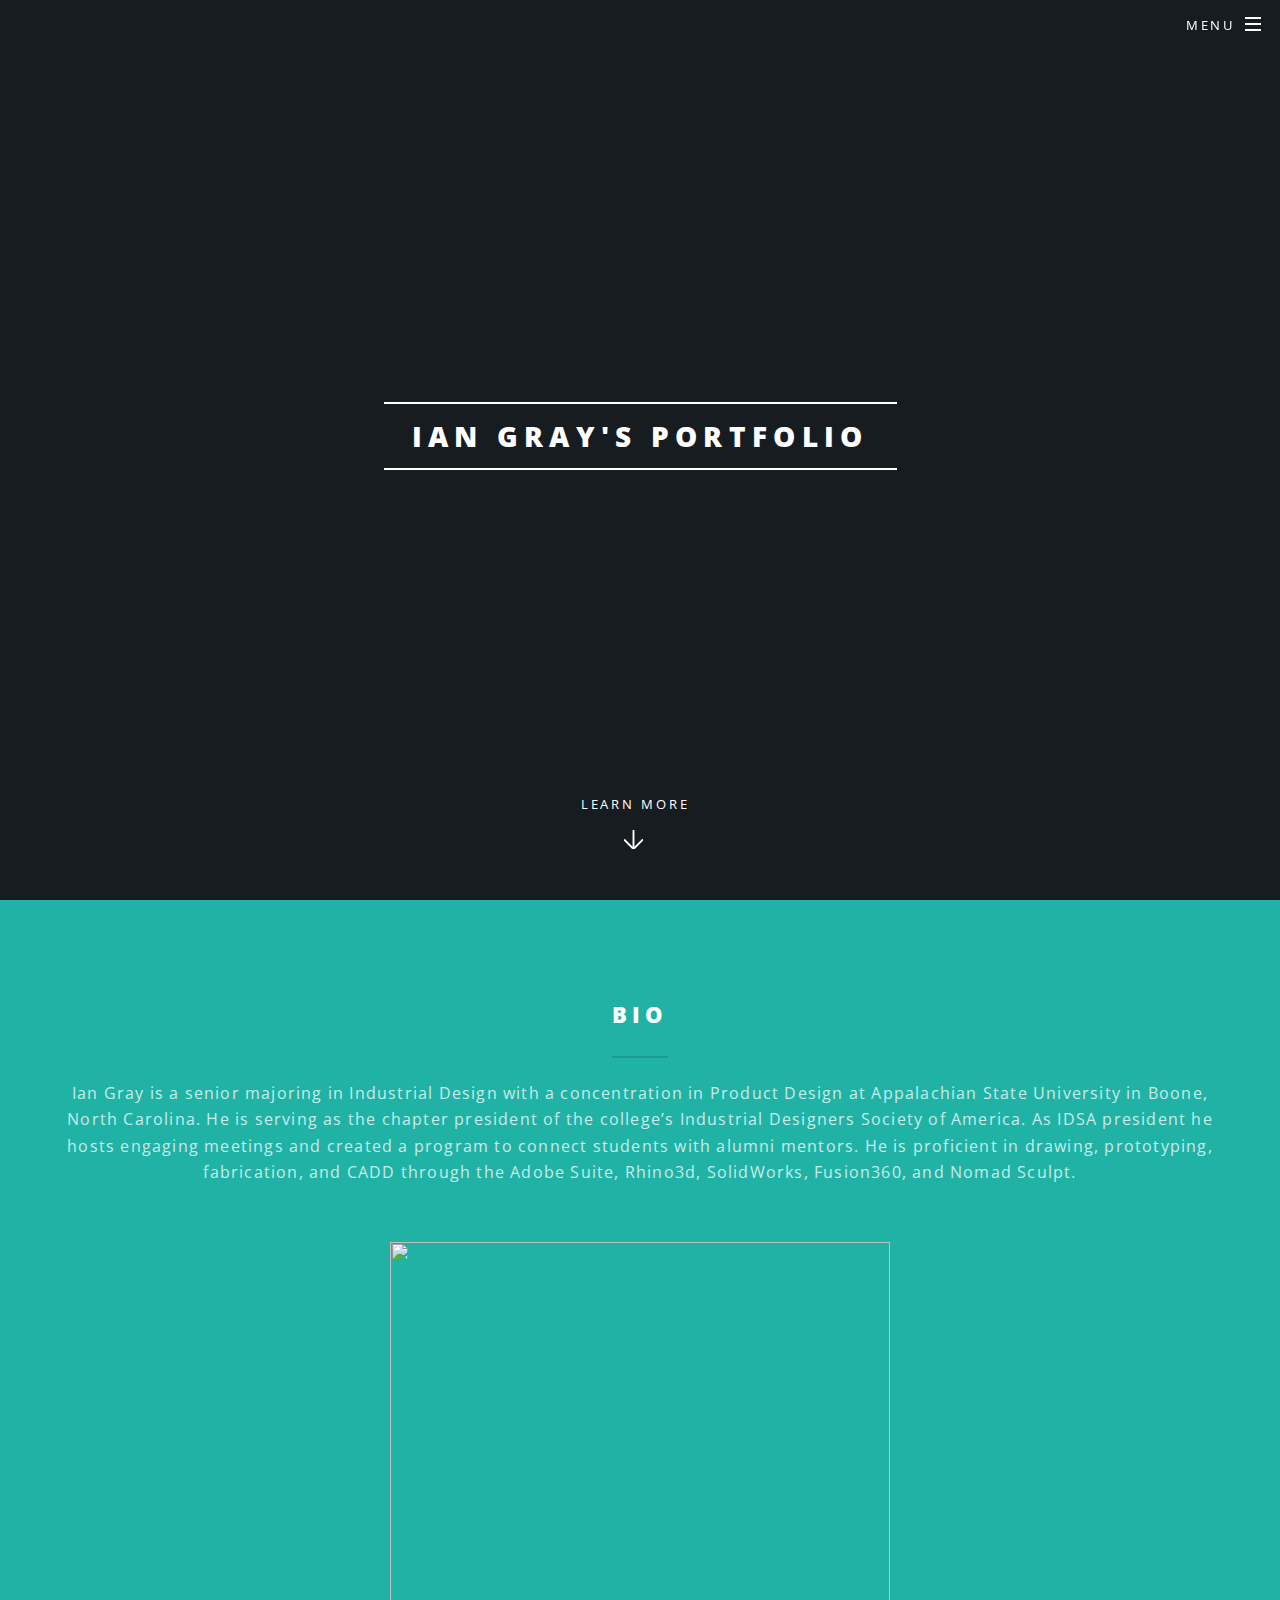
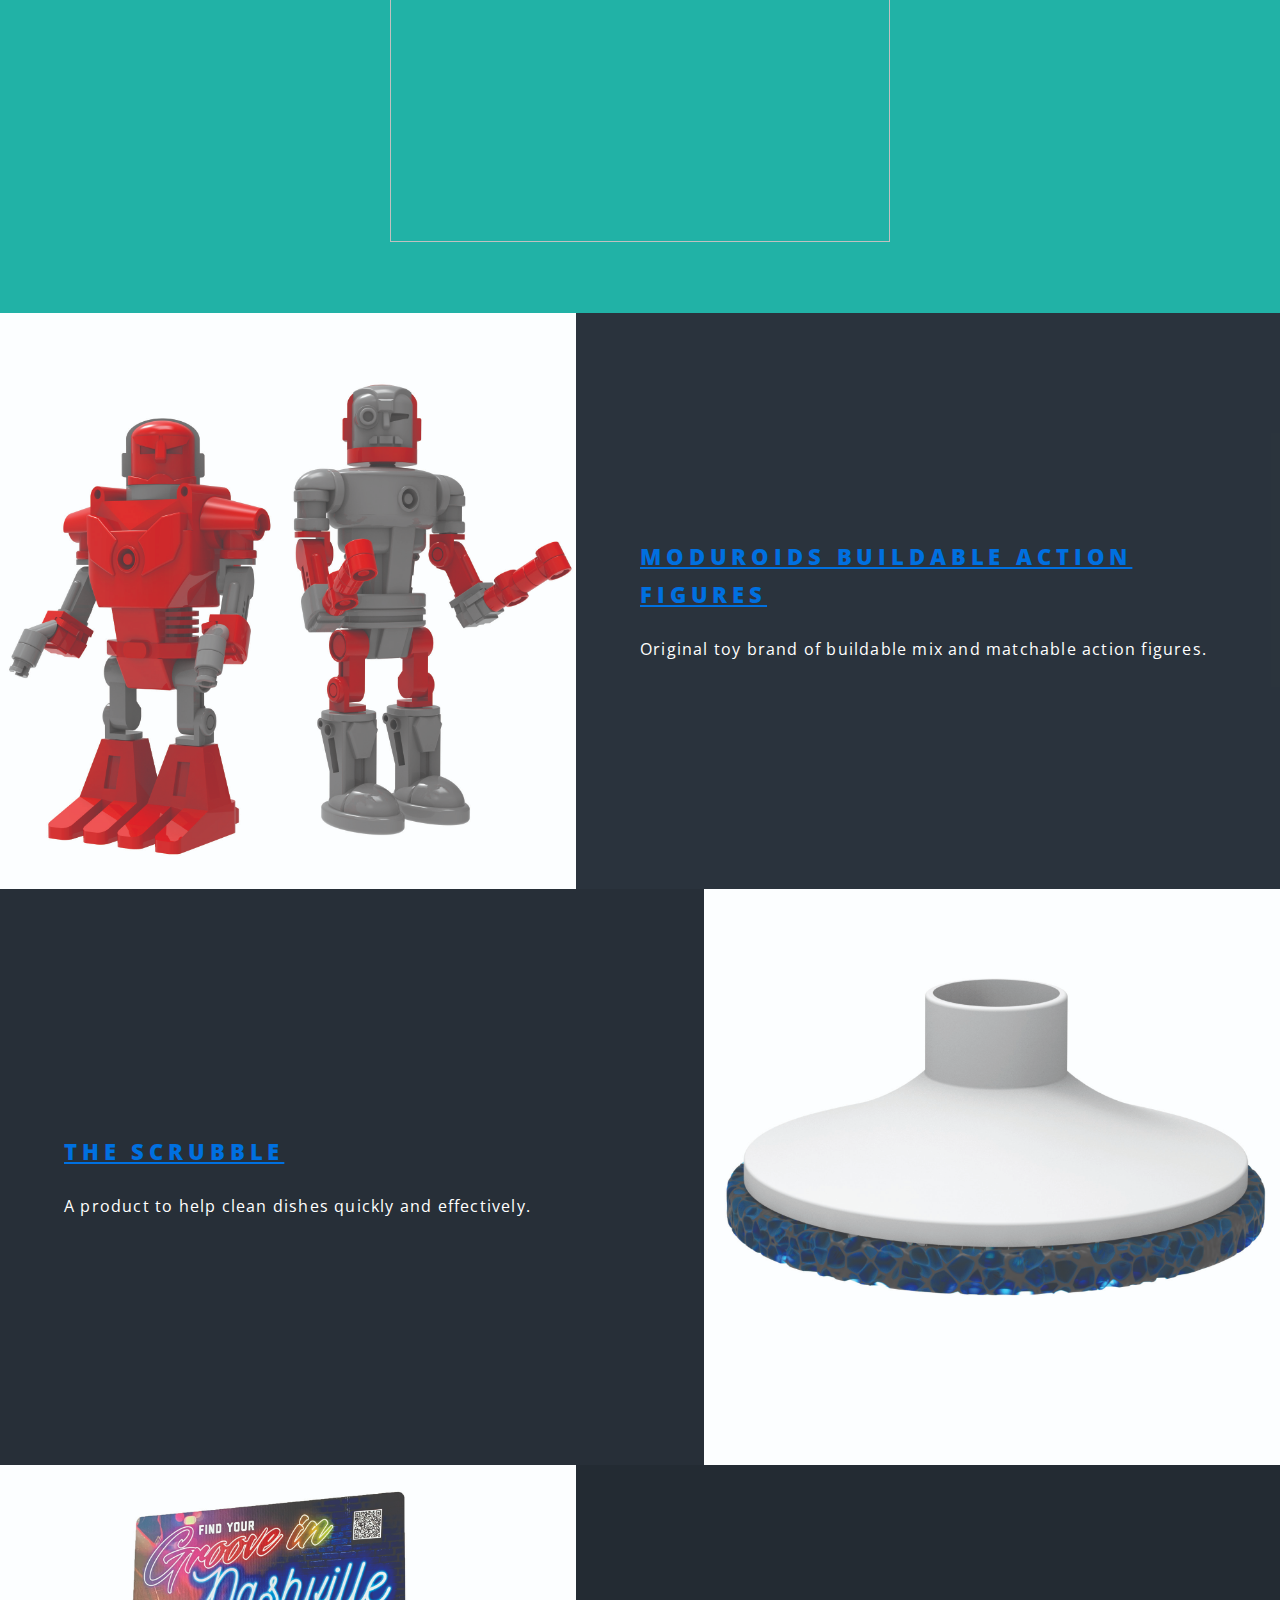
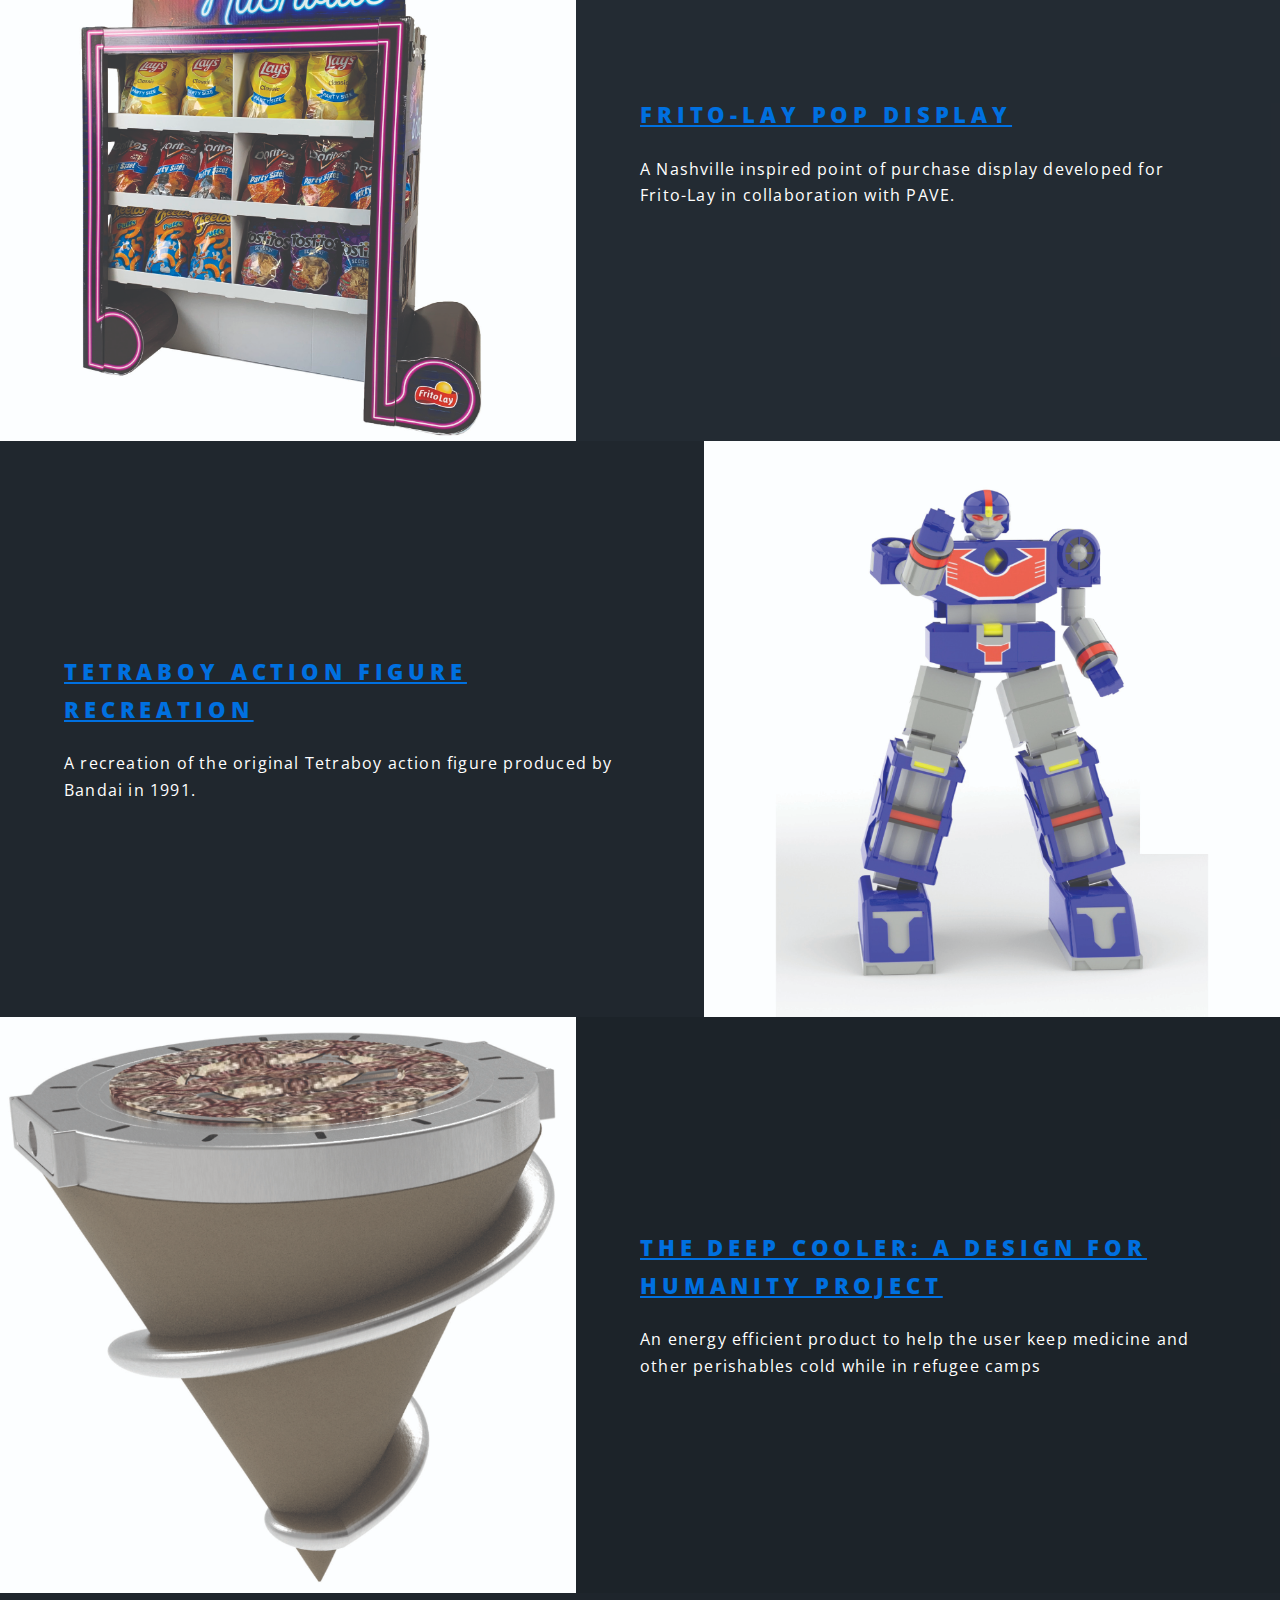
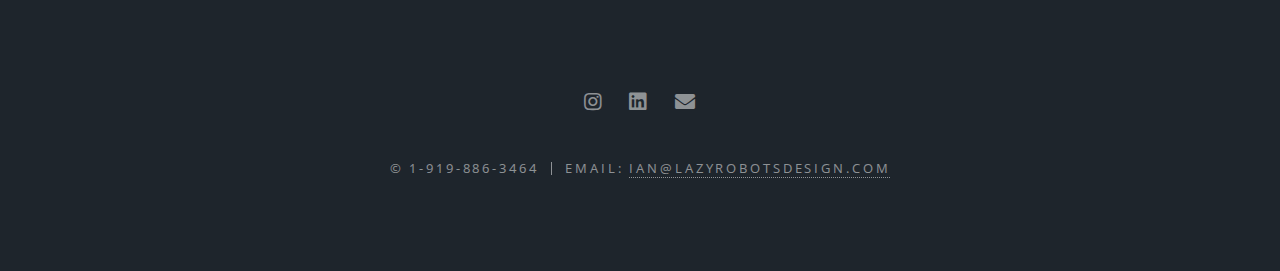
==== index.html @ 930f643a "initial commit" ====
<!DOCTYPE HTML>
<!--
	Spectral by HTML5 UP
	html5up.net | @ajlkn
	Free for personal and commercial use under the CCA 3.0 license (html5up.net/license)
-->
<html>
	<head>
		<title>Ian Gray's Portfolio</title>
		<meta charset="utf-8" />
		<meta name="viewport" content="width=device-width, initial-scale=1, user-scalable=no" />
		<link rel="stylesheet" href="assets/css/main.css" />
		<noscript><link rel="stylesheet" href="assets/css/noscript.css" /></noscript>
	</head>
	<body class="landing is-preload">

		<!-- Page Wrapper -->
			<div id="page-wrapper">

				<!-- Header -->
					<header id="header" class="alt">
						<h1><a href="index.html">Ian Gray's Portfolio</a></h1>
						<nav id="nav">
							<ul>
								<li class="special">
									<a href="#menu" class="menuToggle"><span>Menu</span></a>
									<div id="menu">
										<ul>
											<li><a href="index.html">Home</a></li>
											<li><a href="moduroids.html">Moduroids Buildable Action Figures</a></li>
											<li><a href="scrubble.html">The ScruBBle</a></li>
											<li><a href="chips.html">Frito-Lay POP Display</a></li>
											<li><a href="tetraboy.html">Tetraboy Action Figure Recreation</a></li>
											<li><a href="cooler.html">The Deep Cooler: A Design For Humanity Project</a></li>
										</ul>
									</div>
								</li>
							</ul>
						</nav>
					</header>

				<!-- Banner -->
					<section id="banner">
						<div class="inner">
							<h2>Ian Gray's Portfolio</h2>
						</div>
						<a href="#one" class="more scrolly">Learn More</a>
					</section>

				<!-- One -->
					<section id="one" class="wrapper style1 special">
						<div class="inner">
							<header class="major">
								<h2>Bio</h2>
								<p>Ian Gray is a senior majoring in Industrial Design with a concentration in Product Design at Appalachian State University in Boone, North Carolina. He is serving as the chapter president of the college’s Industrial Designers Society of America. As IDSA president he hosts engaging meetings and created a program to connect students with alumni mentors. He is proficient in drawing, prototyping, fabrication, and CADD through the Adobe Suite, Rhino3d, SolidWorks, Fusion360, and Nomad Sculpt.
									</p>
							</header>
							<img src="images/self.jpg" alt="" width="500" height="600"/>
						</div>
					</section>

				<!-- Two -->
					<section id="two" class="wrapper alt style2">
						<section class="spotlight">
							<div class="image"><img src="images/thumbnails.jpg" alt="" /></div><div class="content">
								<a href="moduroids.html">
								<h2 class="link">Moduroids Buildable Action Figures</h2>
								</a>
								<p>Original toy brand of buildable mix and matchable action figures.</p>
							</div>
						</section>
						<section class="spotlight">
							<div class="image"><img src="images/thumbnails3.jpg" alt="" /></div><div class="content">
								<a href="scrubble.html">
								<h2 class="link">The ScruBBle</h2>
								</a>
								<p>A product to help clean dishes quickly and effectively.</p>
							</div>
						</section>
						<section class="spotlight">
							<div class="image"><img src="images/thumbnails2.jpg" alt="" /></div><div class="content">
								<a href="chips.html">
								<h2 class="link">Frito-Lay POP Display</h2>
								</a>
								<p>A Nashville inspired point of purchase display developed for Frito-Lay in collaboration with PAVE.</p>
							</div>
						</section>
						<section class="spotlight">
							<div class="image"><img src="images/thumbnails5.jpg" alt="" /></div><div class="content">
								<a href="tetraboy.html">
								<h2 class="link">Tetraboy Action Figure Recreation</h2>
								</a>
								<p>A recreation of the original Tetraboy action figure produced by Bandai in 1991.</p>
							</div>
						</section>
						<section class="spotlight">
							<div class="image"><img src="images/thumbnails4.jpg" alt="" /></div><div class="content">
								<a href="cooler.html">
								<h2 class="link">The Deep Cooler: A Design For Humanity Project</h2>
								</a>
								<p>An energy efficient product to help the user keep medicine and other perishables cold while in refugee camps</p>
							</div>
						</section>
					</section>




				<!-- Footer -->
				<footer id="footer">
					<ul class="icons">
						<li><a href="https://www.instagram.com/lazyrobots/" class="icon brands fa-instagram"><span class="label">Instagram</span></a></li>
						<li><a href="https://www.linkedin.com/in/ian-gray-b70662263/" class="icon brands fa-linkedin"><span class="label">Linkedin</span></a></li>
						<li><a href="mailto:Ian@lazyrobotsdesign.com" class="icon solid fa-envelope"><span class="label">Email</span></a></li>
					</ul>
					<ul class="copyright">
						<li>&copy; 1-919-886-3464 </li><li>Email: <a href="mailto:Ian@lazyrobotsdesign.com">Ian@lazyrobotsdesign.com</a></li>
					</ul>
				</footer>

			</div>

		<!-- Scripts -->
			<script src="assets/js/jquery.min.js"></script>
			<script src="assets/js/jquery.scrollex.min.js"></script>
			<script src="assets/js/jquery.scrolly.min.js"></script>
			<script src="assets/js/browser.min.js"></script>
			<script src="assets/js/breakpoints.min.js"></script>
			<script src="assets/js/util.js"></script>
			<script src="assets/js/main.js"></script>

	</body>
</html>
---- assets/css/main.css ----
@import url(fontawesome-all.min.css);
@import url("https://fonts.googleapis.com/css?family=Open+Sans:400,400italic,600,600italic,800,800italic");

/*
	Spectral by HTML5 UP
	html5up.net | @ajlkn
	Free for personal and commercial use under the CCA 3.0 license (html5up.net/license)
*/

html, body, div, span, applet, object,
iframe, h1, h2, h3, h4, h5, h6, p, blockquote,
pre, a, abbr, acronym, address, big, cite,
code, del, dfn, em, img, ins, kbd, q, s, samp,
small, strike, strong, sub, sup, tt, var, b,
u, i, center, dl, dt, dd, ol, ul, li, fieldset,
form, label, legend, table, caption, tbody,
tfoot, thead, tr, th, td, article, aside,
canvas, details, embed, figure, figcaption,
footer, header, hgroup, menu, nav, output, ruby,
section, summary, time, mark, audio, video {
	margin: 0;
	padding: 0;
	border: 0;
	font-size: 100%;
	font: inherit;
	vertical-align: baseline;}

article, aside, details, figcaption, figure,
footer, header, hgroup, menu, nav, section {
	display: block;}

body {
	line-height: 1;
}

ol, ul {
	list-style: none;
}

blockquote, q {
	quotes: none;
}

	blockquote:before, blockquote:after, q:before, q:after {
		content: '';
		content: none;
	}

table {
	border-collapse: collapse;
	border-spacing: 0;
}

body {
	-webkit-text-size-adjust: none;
}

mark {
	background-color: transparent;
	color: inherit;
}

input::-moz-focus-inner {
	border: 0;
	padding: 0;
}

input, select, textarea {
	-moz-appearance: none;
	-webkit-appearance: none;
	-ms-appearance: none;
	appearance: none;
}

/* Basic */

	@-ms-viewport {
		width: device-width;
	}

	html {
		box-sizing: border-box;
	}

	*, *:before, *:after {
		box-sizing: inherit;
	}

	body {
		background: #2e3842;
	}

		body.is-preload *, body.is-preload *:before, body.is-preload *:after {
			-moz-animation: none !important;
			-webkit-animation: none !important;
			-ms-animation: none !important;
			animation: none !important;
			-moz-transition: none !important;
			-webkit-transition: none !important;
			-ms-transition: none !important;
			transition: none !important;
		}

	body, input, select, textarea {
		color: #fff;
		font-family: "Open Sans", Helvetica, sans-serif;
		font-size: 15pt;
		font-weight: 400;
		letter-spacing: 0.075em;
		line-height: 1.65em;
	}

		@media screen and (max-width: 1680px) {

			body, input, select, textarea {
				font-size: 13pt;
			}

		}

		@media screen and (max-width: 1280px) {

			body, input, select, textarea {
				font-size: 12pt;
			}

		}

		@media screen and (max-width: 736px) {

			body, input, select, textarea {
				font-size: 11pt;
				letter-spacing: 0.0375em;
			}

		}

	a {
		-moz-transition: color 0.2s ease, border-bottom-color 0.2s ease;
		-webkit-transition: color 0.2s ease, border-bottom-color 0.2s ease;
		-ms-transition: color 0.2s ease, border-bottom-color 0.2s ease;
		transition: color 0.2s ease, border-bottom-color 0.2s ease;
		border-bottom: dotted 1px;
		color: inherit;
		text-decoration: none;
	}

		a:hover {
			border-bottom-color: transparent;
		}

	strong, b {
		color: #fff;
		font-weight: 600;
	}

	em, i {
		font-style: italic;
	}

	p {
		margin: 0 0 2em 0;
	}

	h1, h2, h3, h4, h5, h6 {
		color: #fff;
		font-weight: 800;
		letter-spacing: 0.225em;
		line-height: 1em;
		margin: 0 0 1em 0;
		text-transform: uppercase;
	}

		h1 a, h2 a, h3 a, h4 a, h5 a, h6 a {
			color: inherit;
			text-decoration: none;
		}

	h2 {
		font-size: 1.35em;
		line-height: 1.75em;
		
	}

		@media screen and (max-width: 736px) {

			h2 {
				font-size: 1.1em;
				line-height: 1.65em;
			}

		}

	h3 {
		font-size: 1.15em;
		line-height: 1.75em;
	}

		@media screen and (max-width: 736px) {

			h3 {
				font-size: 1em;
				line-height: 1.65em;
			}

		}

	h4 {
		font-size: 1em;
		line-height: 1.5em;
	}

	h5 {
		font-size: 0.8em;
		line-height: 1.5em;
	}

	h6 {
		font-size: 0.7em;
		line-height: 1.5em;
	}

	sub {
		font-size: 0.8em;
		position: relative;
		top: 0.5em;
	}

	sup {
		font-size: 0.8em;
		position: relative;
		top: -0.5em;
	}

	hr {
		border: 0;
		border-bottom: solid 2px #fff;
		margin: 3em 0;
	}

		hr.major {
			margin: 4.5em 0;
		}

	blockquote {
		border-left: solid 4px #fff;
		font-style: italic;
		margin: 0 0 2em 0;
		padding: 0.5em 0 0.5em 2em;
	}

	code {
		background: rgba(144, 144, 144, 0.25);
		border-radius: 3px;
		font-family: "Courier New", monospace;
		font-size: 0.9em;
		letter-spacing: 0;
		margin: 0 0.25em;
		padding: 0.25em 0.65em;
	}

	pre {
		-webkit-overflow-scrolling: touch;
		font-family: "Courier New", monospace;
		font-size: 0.9em;
		margin: 0 0 2em 0;
	}

		pre code {
			display: block;
			line-height: 1.75em;
			padding: 1em 1.5em;
			overflow-x: auto;
		}

	.align-left {
		text-align: left;
	}

	.align-center {
		text-align: center;
	}

	.align-right {
		text-align: right;
	}

/* Row */
	.link {
		color:#0070E0;
		text-decoration: underline;
	}
	.row {
		display: flex;
		flex-wrap: wrap;
		box-sizing: border-box;
		align-items: stretch;
	}

		.row > * {
			box-sizing: border-box;
		}

		.row.gtr-uniform > * > :last-child {
			margin-bottom: 0;
		}

		.row.aln-left {
			justify-content: flex-start;
		}

		.row.aln-center {
			justify-content: center;
		}

		.row.aln-right {
			justify-content: flex-end;
		}

		.row.aln-top {
			align-items: flex-start;
		}

		.row.aln-middle {
			align-items: center;
		}

		.row.aln-bottom {
			align-items: flex-end;
		}

		.row > .imp {
			order: -1;
		}

		.row > .col-1 {
			width: 8.33333%;
		}

		.row > .off-1 {
			margin-left: 8.33333%;
		}

		.row > .col-2 {
			width: 16.66667%;
		}

		.row > .off-2 {
			margin-left: 16.66667%;
		}

		.row > .col-3 {
			width: 25%;
		}

		.row > .off-3 {
			margin-left: 25%;
		}

		.row > .col-4 {
			width: 33.33333%;
		}

		.row > .off-4 {
			margin-left: 33.33333%;
		}

		.row > .col-5 {
			width: 41.66667%;
		}

		.row > .off-5 {
			margin-left: 41.66667%;
		}

		.row > .col-6 {
			width: 50%;
		}

		.row > .off-6 {
			margin-left: 50%;
		}

		.row > .col-7 {
			width: 58.33333%;
		}

		.row > .off-7 {
			margin-left: 58.33333%;
		}

		.row > .col-8 {
			width: 66.66667%;
		}

		.row > .off-8 {
			margin-left: 66.66667%;
		}

		.row > .col-9 {
			width: 75%;
		}

		.row > .off-9 {
			margin-left: 75%;
		}

		.row > .col-10 {
			width: 83.33333%;
		}

		.row > .off-10 {
			margin-left: 83.33333%;
		}

		.row > .col-11 {
			width: 91.66667%;
		}

		.row > .off-11 {
			margin-left: 91.66667%;
		}

		.row > .col-12 {
			width: 100%;
		}

		.row > .off-12 {
			margin-left: 100%;
		}

		.row.gtr-0 {
			margin-top: 0;
			margin-left: 0em;
		}

			.row.gtr-0 > * {
				padding: 0 0 0 0em;
			}

			.row.gtr-0.gtr-uniform {
				margin-top: 0em;
			}

				.row.gtr-0.gtr-uniform > * {
					padding-top: 0em;
				}

		.row.gtr-25 {
			margin-top: 0;
			margin-left: -0.375em;
		}

			.row.gtr-25 > * {
				padding: 0 0 0 0.375em;
			}

			.row.gtr-25.gtr-uniform {
				margin-top: -0.375em;
			}

				.row.gtr-25.gtr-uniform > * {
					padding-top: 0.375em;
				}

		.row.gtr-50 {
			margin-top: 0;
			margin-left: -0.75em;
		}

			.row.gtr-50 > * {
				padding: 0 0 0 0.75em;
			}

			.row.gtr-50.gtr-uniform {
				margin-top: -0.75em;
			}

				.row.gtr-50.gtr-uniform > * {
					padding-top: 0.75em;
				}

		.row {
			margin-top: 0;
			margin-left: -1.5em;
		}

			.row > * {
				padding: 0 0 0 1.5em;
			}

			.row.gtr-uniform {
				margin-top: -1.5em;
			}

				.row.gtr-uniform > * {
					padding-top: 1.5em;
				}

		.row.gtr-150 {
			margin-top: 0;
			margin-left: -2.25em;
		}

			.row.gtr-150 > * {
				padding: 0 0 0 2.25em;
			}

			.row.gtr-150.gtr-uniform {
				margin-top: -2.25em;
			}

				.row.gtr-150.gtr-uniform > * {
					padding-top: 2.25em;
				}

		.row.gtr-200 {
			margin-top: 0;
			margin-left: -3em;
		}

			.row.gtr-200 > * {
				padding: 0 0 0 3em;
			}

			.row.gtr-200.gtr-uniform {
				margin-top: -3em;
			}

				.row.gtr-200.gtr-uniform > * {
					padding-top: 3em;
				}

		@media screen and (max-width: 1680px) {

			.row {
				display: flex;
				flex-wrap: wrap;
				box-sizing: border-box;
				align-items: stretch;
			}

				.row > * {
					box-sizing: border-box;
				}

				.row.gtr-uniform > * > :last-child {
					margin-bottom: 0;
				}

				.row.aln-left {
					justify-content: flex-start;
				}

				.row.aln-center {
					justify-content: center;
				}

				.row.aln-right {
					justify-content: flex-end;
				}

				.row.aln-top {
					align-items: flex-start;
				}

				.row.aln-middle {
					align-items: center;
				}

				.row.aln-bottom {
					align-items: flex-end;
				}

				.row > .imp-xlarge {
					order: -1;
				}

				.row > .col-1-xlarge {
					width: 8.33333%;
				}

				.row > .off-1-xlarge {
					margin-left: 8.33333%;
				}

				.row > .col-2-xlarge {
					width: 16.66667%;
				}

				.row > .off-2-xlarge {
					margin-left: 16.66667%;
				}

				.row > .col-3-xlarge {
					width: 25%;
				}

				.row > .off-3-xlarge {
					margin-left: 25%;
				}

				.row > .col-4-xlarge {
					width: 33.33333%;
				}

				.row > .off-4-xlarge {
					margin-left: 33.33333%;
				}

				.row > .col-5-xlarge {
					width: 41.66667%;
				}

				.row > .off-5-xlarge {
					margin-left: 41.66667%;
				}

				.row > .col-6-xlarge {
					width: 50%;
				}

				.row > .off-6-xlarge {
					margin-left: 50%;
				}

				.row > .col-7-xlarge {
					width: 58.33333%;
				}

				.row > .off-7-xlarge {
					margin-left: 58.33333%;
				}

				.row > .col-8-xlarge {
					width: 66.66667%;
				}

				.row > .off-8-xlarge {
					margin-left: 66.66667%;
				}

				.row > .col-9-xlarge {
					width: 75%;
				}

				.row > .off-9-xlarge {
					margin-left: 75%;
				}

				.row > .col-10-xlarge {
					width: 83.33333%;
				}

				.row > .off-10-xlarge {
					margin-left: 83.33333%;
				}

				.row > .col-11-xlarge {
					width: 91.66667%;
				}

				.row > .off-11-xlarge {
					margin-left: 91.66667%;
				}

				.row > .col-12-xlarge {
					width: 100%;
				}

				.row > .off-12-xlarge {
					margin-left: 100%;
				}

				.row.gtr-0 {
					margin-top: 0;
					margin-left: 0em;
				}

					.row.gtr-0 > * {
						padding: 0 0 0 0em;
					}

					.row.gtr-0.gtr-uniform {
						margin-top: 0em;
					}

						.row.gtr-0.gtr-uniform > * {
							padding-top: 0em;
						}

				.row.gtr-25 {
					margin-top: 0;
					margin-left: -0.375em;
				}

					.row.gtr-25 > * {
						padding: 0 0 0 0.375em;
					}

					.row.gtr-25.gtr-uniform {
						margin-top: -0.375em;
					}

						.row.gtr-25.gtr-uniform > * {
							padding-top: 0.375em;
						}

				.row.gtr-50 {
					margin-top: 0;
					margin-left: -0.75em;
				}

					.row.gtr-50 > * {
						padding: 0 0 0 0.75em;
					}

					.row.gtr-50.gtr-uniform {
						margin-top: -0.75em;
					}

						.row.gtr-50.gtr-uniform > * {
							padding-top: 0.75em;
						}

				.row {
					margin-top: 0;
					margin-left: -1.5em;
				}

					.row > * {
						padding: 0 0 0 1.5em;
					}

					.row.gtr-uniform {
						margin-top: -1.5em;
					}

						.row.gtr-uniform > * {
							padding-top: 1.5em;
						}

				.row.gtr-150 {
					margin-top: 0;
					margin-left: -2.25em;
				}

					.row.gtr-150 > * {
						padding: 0 0 0 2.25em;
					}

					.row.gtr-150.gtr-uniform {
						margin-top: -2.25em;
					}

						.row.gtr-150.gtr-uniform > * {
							padding-top: 2.25em;
						}

				.row.gtr-200 {
					margin-top: 0;
					margin-left: -3em;
				}

					.row.gtr-200 > * {
						padding: 0 0 0 3em;
					}

					.row.gtr-200.gtr-uniform {
						margin-top: -3em;
					}

						.row.gtr-200.gtr-uniform > * {
							padding-top: 3em;
						}

		}

		@media screen and (max-width: 1280px) {

			.row {
				display: flex;
				flex-wrap: wrap;
				box-sizing: border-box;
				align-items: stretch;
			}

				.row > * {
					box-sizing: border-box;
				}

				.row.gtr-uniform > * > :last-child {
					margin-bottom: 0;
				}

				.row.aln-left {
					justify-content: flex-start;
				}

				.row.aln-center {
					justify-content: center;
				}

				.row.aln-right {
					justify-content: flex-end;
				}

				.row.aln-top {
					align-items: flex-start;
				}

				.row.aln-middle {
					align-items: center;
				}

				.row.aln-bottom {
					align-items: flex-end;
				}

				.row > .imp-large {
					order: -1;
				}

				.row > .col-1-large {
					width: 8.33333%;
				}

				.row > .off-1-large {
					margin-left: 8.33333%;
				}

				.row > .col-2-large {
					width: 16.66667%;
				}

				.row > .off-2-large {
					margin-left: 16.66667%;
				}

				.row > .col-3-large {
					width: 25%;
				}

				.row > .off-3-large {
					margin-left: 25%;
				}

				.row > .col-4-large {
					width: 33.33333%;
				}

				.row > .off-4-large {
					margin-left: 33.33333%;
				}

				.row > .col-5-large {
					width: 41.66667%;
				}

				.row > .off-5-large {
					margin-left: 41.66667%;
				}

				.row > .col-6-large {
					width: 50%;
				}

				.row > .off-6-large {
					margin-left: 50%;
				}

				.row > .col-7-large {
					width: 58.33333%;
				}

				.row > .off-7-large {
					margin-left: 58.33333%;
				}

				.row > .col-8-large {
					width: 66.66667%;
				}

				.row > .off-8-large {
					margin-left: 66.66667%;
				}

				.row > .col-9-large {
					width: 75%;
				}

				.row > .off-9-large {
					margin-left: 75%;
				}

				.row > .col-10-large {
					width: 83.33333%;
				}

				.row > .off-10-large {
					margin-left: 83.33333%;
				}

				.row > .col-11-large {
					width: 91.66667%;
				}

				.row > .off-11-large {
					margin-left: 91.66667%;
				}

				.row > .col-12-large {
					width: 100%;
				}

				.row > .off-12-large {
					margin-left: 100%;
				}

				.row.gtr-0 {
					margin-top: 0;
					margin-left: 0em;
				}

					.row.gtr-0 > * {
						padding: 0 0 0 0em;
					}

					.row.gtr-0.gtr-uniform {
						margin-top: 0em;
					}

						.row.gtr-0.gtr-uniform > * {
							padding-top: 0em;
						}

				.row.gtr-25 {
					margin-top: 0;
					margin-left: -0.375em;
				}

					.row.gtr-25 > * {
						padding: 0 0 0 0.375em;
					}

					.row.gtr-25.gtr-uniform {
						margin-top: -0.375em;
					}

						.row.gtr-25.gtr-uniform > * {
							padding-top: 0.375em;
						}

				.row.gtr-50 {
					margin-top: 0;
					margin-left: -0.75em;
				}

					.row.gtr-50 > * {
						padding: 0 0 0 0.75em;
					}

					.row.gtr-50.gtr-uniform {
						margin-top: -0.75em;
					}

						.row.gtr-50.gtr-uniform > * {
							padding-top: 0.75em;
						}

				.row {
					margin-top: 0;
					margin-left: -1.5em;
				}

					.row > * {
						padding: 0 0 0 1.5em;
					}

					.row.gtr-uniform {
						margin-top: -1.5em;
					}

						.row.gtr-uniform > * {
							padding-top: 1.5em;
						}

				.row.gtr-150 {
					margin-top: 0;
					margin-left: -2.25em;
				}

					.row.gtr-150 > * {
						padding: 0 0 0 2.25em;
					}

					.row.gtr-150.gtr-uniform {
						margin-top: -2.25em;
					}

						.row.gtr-150.gtr-uniform > * {
							padding-top: 2.25em;
						}

				.row.gtr-200 {
					margin-top: 0;
					margin-left: -3em;
				}

					.row.gtr-200 > * {
						padding: 0 0 0 3em;
					}

					.row.gtr-200.gtr-uniform {
						margin-top: -3em;
					}

						.row.gtr-200.gtr-uniform > * {
							padding-top: 3em;
						}

		}

		@media screen and (max-width: 980px) {

			.row {
				display: flex;
				flex-wrap: wrap;
				box-sizing: border-box;
				align-items: stretch;
			}

				.row > * {
					box-sizing: border-box;
				}

				.row.gtr-uniform > * > :last-child {
					margin-bottom: 0;
				}

				.row.aln-left {
					justify-content: flex-start;
				}

				.row.aln-center {
					justify-content: center;
				}

				.row.aln-right {
					justify-content: flex-end;
				}

				.row.aln-top {
					align-items: flex-start;
				}

				.row.aln-middle {
					align-items: center;
				}

				.row.aln-bottom {
					align-items: flex-end;
				}

				.row > .imp-medium {
					order: -1;
				}

				.row > .col-1-medium {
					width: 8.33333%;
				}

				.row > .off-1-medium {
					margin-left: 8.33333%;
				}

				.row > .col-2-medium {
					width: 16.66667%;
				}

				.row > .off-2-medium {
					margin-left: 16.66667%;
				}

				.row > .col-3-medium {
					width: 25%;
				}

				.row > .off-3-medium {
					margin-left: 25%;
				}

				.row > .col-4-medium {
					width: 33.33333%;
				}

				.row > .off-4-medium {
					margin-left: 33.33333%;
				}

				.row > .col-5-medium {
					width: 41.66667%;
				}

				.row > .off-5-medium {
					margin-left: 41.66667%;
				}

				.row > .col-6-medium {
					width: 50%;
				}

				.row > .off-6-medium {
					margin-left: 50%;
				}

				.row > .col-7-medium {
					width: 58.33333%;
				}

				.row > .off-7-medium {
					margin-left: 58.33333%;
				}

				.row > .col-8-medium {
					width: 66.66667%;
				}

				.row > .off-8-medium {
					margin-left: 66.66667%;
				}

				.row > .col-9-medium {
					width: 75%;
				}

				.row > .off-9-medium {
					margin-left: 75%;
				}

				.row > .col-10-medium {
					width: 83.33333%;
				}

				.row > .off-10-medium {
					margin-left: 83.33333%;
				}

				.row > .col-11-medium {
					width: 91.66667%;
				}

				.row > .off-11-medium {
					margin-left: 91.66667%;
				}

				.row > .col-12-medium {
					width: 100%;
				}

				.row > .off-12-medium {
					margin-left: 100%;
				}

				.row.gtr-0 {
					margin-top: 0;
					margin-left: 0em;
				}

					.row.gtr-0 > * {
						padding: 0 0 0 0em;
					}

					.row.gtr-0.gtr-uniform {
						margin-top: 0em;
					}

						.row.gtr-0.gtr-uniform > * {
							padding-top: 0em;
						}

				.row.gtr-25 {
					margin-top: 0;
					margin-left: -0.375em;
				}

					.row.gtr-25 > * {
						padding: 0 0 0 0.375em;
					}

					.row.gtr-25.gtr-uniform {
						margin-top: -0.375em;
					}

						.row.gtr-25.gtr-uniform > * {
							padding-top: 0.375em;
						}

				.row.gtr-50 {
					margin-top: 0;
					margin-left: -0.75em;
				}

					.row.gtr-50 > * {
						padding: 0 0 0 0.75em;
					}

					.row.gtr-50.gtr-uniform {
						margin-top: -0.75em;
					}

						.row.gtr-50.gtr-uniform > * {
							padding-top: 0.75em;
						}

				.row {
					margin-top: 0;
					margin-left: -1.5em;
				}

					.row > * {
						padding: 0 0 0 1.5em;
					}

					.row.gtr-uniform {
						margin-top: -1.5em;
					}

						.row.gtr-uniform > * {
							padding-top: 1.5em;
						}

				.row.gtr-150 {
					margin-top: 0;
					margin-left: -2.25em;
				}

					.row.gtr-150 > * {
						padding: 0 0 0 2.25em;
					}

					.row.gtr-150.gtr-uniform {
						margin-top: -2.25em;
					}

						.row.gtr-150.gtr-uniform > * {
							padding-top: 2.25em;
						}

				.row.gtr-200 {
					margin-top: 0;
					margin-left: -3em;
				}

					.row.gtr-200 > * {
						padding: 0 0 0 3em;
					}

					.row.gtr-200.gtr-uniform {
						margin-top: -3em;
					}

						.row.gtr-200.gtr-uniform > * {
							padding-top: 3em;
						}

		}

		@media screen and (max-width: 736px) {

			.row {
				display: flex;
				flex-wrap: wrap;
				box-sizing: border-box;
				align-items: stretch;
			}

				.row > * {
					box-sizing: border-box;
				}

				.row.gtr-uniform > * > :last-child {
					margin-bottom: 0;
				}

				.row.aln-left {
					justify-content: flex-start;
				}

				.row.aln-center {
					justify-content: center;
				}

				.row.aln-right {
					justify-content: flex-end;
				}

				.row.aln-top {
					align-items: flex-start;
				}

				.row.aln-middle {
					align-items: center;
				}

				.row.aln-bottom {
					align-items: flex-end;
				}

				.row > .imp-small {
					order: -1;
				}

				.row > .col-1-small {
					width: 8.33333%;
				}

				.row > .off-1-small {
					margin-left: 8.33333%;
				}

				.row > .col-2-small {
					width: 16.66667%;
				}

				.row > .off-2-small {
					margin-left: 16.66667%;
				}

				.row > .col-3-small {
					width: 25%;
				}

				.row > .off-3-small {
					margin-left: 25%;
				}

				.row > .col-4-small {
					width: 33.33333%;
				}

				.row > .off-4-small {
					margin-left: 33.33333%;
				}

				.row > .col-5-small {
					width: 41.66667%;
				}

				.row > .off-5-small {
					margin-left: 41.66667%;
				}

				.row > .col-6-small {
					width: 50%;
				}

				.row > .off-6-small {
					margin-left: 50%;
				}

				.row > .col-7-small {
					width: 58.33333%;
				}

				.row > .off-7-small {
					margin-left: 58.33333%;
				}

				.row > .col-8-small {
					width: 66.66667%;
				}

				.row > .off-8-small {
					margin-left: 66.66667%;
				}

				.row > .col-9-small {
					width: 75%;
				}

				.row > .off-9-small {
					margin-left: 75%;
				}

				.row > .col-10-small {
					width: 83.33333%;
				}

				.row > .off-10-small {
					margin-left: 83.33333%;
				}

				.row > .col-11-small {
					width: 91.66667%;
				}

				.row > .off-11-small {
					margin-left: 91.66667%;
				}

				.row > .col-12-small {
					width: 100%;
				}

				.row > .off-12-small {
					margin-left: 100%;
				}

				.row.gtr-0 {
					margin-top: 0;
					margin-left: 0em;
				}

					.row.gtr-0 > * {
						padding: 0 0 0 0em;
					}

					.row.gtr-0.gtr-uniform {
						margin-top: 0em;
					}

						.row.gtr-0.gtr-uniform > * {
							padding-top: 0em;
						}

				.row.gtr-25 {
					margin-top: 0;
					margin-left: -0.375em;
				}

					.row.gtr-25 > * {
						padding: 0 0 0 0.375em;
					}

					.row.gtr-25.gtr-uniform {
						margin-top: -0.375em;
					}

						.row.gtr-25.gtr-uniform > * {
							padding-top: 0.375em;
						}

				.row.gtr-50 {
					margin-top: 0;
					margin-left: -0.75em;
				}

					.row.gtr-50 > * {
						padding: 0 0 0 0.75em;
					}

					.row.gtr-50.gtr-uniform {
						margin-top: -0.75em;
					}

						.row.gtr-50.gtr-uniform > * {
							padding-top: 0.75em;
						}

				.row {
					margin-top: 0;
					margin-left: -1.5em;
				}

					.row > * {
						padding: 0 0 0 1.5em;
					}

					.row.gtr-uniform {
						margin-top: -1.5em;
					}

						.row.gtr-uniform > * {
							padding-top: 1.5em;
						}

				.row.gtr-150 {
					margin-top: 0;
					margin-left: -2.25em;
				}

					.row.gtr-150 > * {
						padding: 0 0 0 2.25em;
					}

					.row.gtr-150.gtr-uniform {
						margin-top: -2.25em;
					}

						.row.gtr-150.gtr-uniform > * {
							padding-top: 2.25em;
						}

				.row.gtr-200 {
					margin-top: 0;
					margin-left: -3em;
				}

					.row.gtr-200 > * {
						padding: 0 0 0 3em;
					}

					.row.gtr-200.gtr-uniform {
						margin-top: -3em;
					}

						.row.gtr-200.gtr-uniform > * {
							padding-top: 3em;
						}

		}

		@media screen and (max-width: 480px) {

			.row {
				display: flex;
				flex-wrap: wrap;
				box-sizing: border-box;
				align-items: stretch;
			}

				.row > * {
					box-sizing: border-box;
				}

				.row.gtr-uniform > * > :last-child {
					margin-bottom: 0;
				}

				.row.aln-left {
					justify-content: flex-start;
				}

				.row.aln-center {
					justify-content: center;
				}

				.row.aln-right {
					justify-content: flex-end;
				}

				.row.aln-top {
					align-items: flex-start;
				}

				.row.aln-middle {
					align-items: center;
				}

				.row.aln-bottom {
					align-items: flex-end;
				}

				.row > .imp-xsmall {
					order: -1;
				}

				.row > .col-1-xsmall {
					width: 8.33333%;
				}

				.row > .off-1-xsmall {
					margin-left: 8.33333%;
				}

				.row > .col-2-xsmall {
					width: 16.66667%;
				}

				.row > .off-2-xsmall {
					margin-left: 16.66667%;
				}

				.row > .col-3-xsmall {
					width: 25%;
				}

				.row > .off-3-xsmall {
					margin-left: 25%;
				}

				.row > .col-4-xsmall {
					width: 33.33333%;
				}

				.row > .off-4-xsmall {
					margin-left: 33.33333%;
				}

				.row > .col-5-xsmall {
					width: 41.66667%;
				}

				.row > .off-5-xsmall {
					margin-left: 41.66667%;
				}

				.row > .col-6-xsmall {
					width: 50%;
				}

				.row > .off-6-xsmall {
					margin-left: 50%;
				}

				.row > .col-7-xsmall {
					width: 58.33333%;
				}

				.row > .off-7-xsmall {
					margin-left: 58.33333%;
				}

				.row > .col-8-xsmall {
					width: 66.66667%;
				}

				.row > .off-8-xsmall {
					margin-left: 66.66667%;
				}

				.row > .col-9-xsmall {
					width: 75%;
				}

				.row > .off-9-xsmall {
					margin-left: 75%;
				}

				.row > .col-10-xsmall {
					width: 83.33333%;
				}

				.row > .off-10-xsmall {
					margin-left: 83.33333%;
				}

				.row > .col-11-xsmall {
					width: 91.66667%;
				}

				.row > .off-11-xsmall {
					margin-left: 91.66667%;
				}

				.row > .col-12-xsmall {
					width: 100%;
				}

				.row > .off-12-xsmall {
					margin-left: 100%;
				}

				.row.gtr-0 {
					margin-top: 0;
					margin-left: 0em;
				}

					.row.gtr-0 > * {
						padding: 0 0 0 0em;
					}

					.row.gtr-0.gtr-uniform {
						margin-top: 0em;
					}

						.row.gtr-0.gtr-uniform > * {
							padding-top: 0em;
						}

				.row.gtr-25 {
					margin-top: 0;
					margin-left: -0.375em;
				}

					.row.gtr-25 > * {
						padding: 0 0 0 0.375em;
					}

					.row.gtr-25.gtr-uniform {
						margin-top: -0.375em;
					}

						.row.gtr-25.gtr-uniform > * {
							padding-top: 0.375em;
						}

				.row.gtr-50 {
					margin-top: 0;
					margin-left: -0.75em;
				}

					.row.gtr-50 > * {
						padding: 0 0 0 0.75em;
					}

					.row.gtr-50.gtr-uniform {
						margin-top: -0.75em;
					}

						.row.gtr-50.gtr-uniform > * {
							padding-top: 0.75em;
						}

				.row {
					margin-top: 0;
					margin-left: -1.5em;
				}

					.row > * {
						padding: 0 0 0 1.5em;
					}

					.row.gtr-uniform {
						margin-top: -1.5em;
					}

						.row.gtr-uniform > * {
							padding-top: 1.5em;
						}

				.row.gtr-150 {
					margin-top: 0;
					margin-left: -2.25em;
				}

					.row.gtr-150 > * {
						padding: 0 0 0 2.25em;
					}

					.row.gtr-150.gtr-uniform {
						margin-top: -2.25em;
					}

						.row.gtr-150.gtr-uniform > * {
							padding-top: 2.25em;
						}

				.row.gtr-200 {
					margin-top: 0;
					margin-left: -3em;
				}

					.row.gtr-200 > * {
						padding: 0 0 0 3em;
					}

					.row.gtr-200.gtr-uniform {
						margin-top: -3em;
					}

						.row.gtr-200.gtr-uniform > * {
							padding-top: 3em;
						}

		}

/* Section/Article */

	section.special, article.special {
		text-align: center;
	}

	header p {
		color: rgba(255, 255, 255, 0.5);
		position: relative;
		top: -0.25em;
	}

	header h3 + p {
		font-size: 1.1em;
	}

	header h4 + p,
	header h5 + p,
	header h6 + p {
		font-size: 0.9em;
	}

	header.major {
		margin: 0 0 3.5em 0;
	}

		header.major h2, header.major h3, header.major h4, header.major h5, header.major h6 {
			border-bottom: solid 2px #fff;
			display: inline-block;
			padding-bottom: 1em;
			position: relative;
		}

			header.major h2:after, header.major h3:after, header.major h4:after, header.major h5:after, header.major h6:after {
				content: '';
				display: block;
				height: 1px;
			}

		header.major p {
			color: #fff;
			top: 0;
		}

		@media screen and (max-width: 736px) {

			header.major {
				margin: 0 0 2em 0;
			}

		}

	@media screen and (max-width: 980px) {

		header br {
			display: none;
		}

	}

/* Form */

	form {
		margin: 0 0 2em 0;
	}

	label {
		color: #fff;
		display: block;
		font-size: 0.9em;
		font-weight: 600;
		margin: 0 0 1em 0;
	}

	input[type="text"],
	input[type="password"],
	input[type="email"],
	select,
	textarea {
		-moz-appearance: none;
		-webkit-appearance: none;
		-ms-appearance: none;
		appearance: none;
		background-color: rgba(144, 144, 144, 0.25);
		border-radius: 3px;
		border: none;
		color: inherit;
		display: block;
		outline: 0;
		padding: 0 1em;
		text-decoration: none;
		width: 100%;
	}

		input[type="text"]:invalid,
		input[type="password"]:invalid,
		input[type="email"]:invalid,
		select:invalid,
		textarea:invalid {
			box-shadow: none;
		}

		input[type="text"]:focus,
		input[type="password"]:focus,
		input[type="email"]:focus,
		select:focus,
		textarea:focus {
			box-shadow: 0 0 0 2px #21b2a6;
		}

	select {
		background-size: 1.25em;
		background-repeat: no-repeat;
		background-position: calc(100% - 1em) center;
		height: 2.75em;
		padding-right: 2.75em;
		text-overflow: ellipsis;
	}

		select:focus::-ms-value {
			background-color: transparent;
		}

		select::-ms-expand {
			display: none;
		}

	input[type="text"],
	input[type="password"],
	input[type="email"],
	select {
		height: 2.75em;
	}

	textarea {
		padding: 0.75em 1em;
	}

	input[type="checkbox"],
	input[type="radio"] {
		-moz-appearance: none;
		-webkit-appearance: none;
		-ms-appearance: none;
		appearance: none;
		display: block;
		float: left;
		margin-right: -2em;
		opacity: 0;
		width: 1em;
		z-index: -1;
	}

		input[type="checkbox"] + label,
		input[type="radio"] + label {
			text-decoration: none;
			color: #fff;
			cursor: pointer;
			display: inline-block;
			font-size: 1em;
			font-weight: 400;
			padding-left: 2.4em;
			padding-right: 0.75em;
			position: relative;
		}

			input[type="checkbox"] + label:before,
			input[type="radio"] + label:before {
				-moz-osx-font-smoothing: grayscale;
				-webkit-font-smoothing: antialiased;
				display: inline-block;
				font-style: normal;
				font-variant: normal;
				text-rendering: auto;
				line-height: 1;
				text-transform: none !important;
				font-family: 'Font Awesome 5 Free';
				font-weight: 900;
			}

			input[type="checkbox"] + label:before,
			input[type="radio"] + label:before {
				background: rgba(144, 144, 144, 0.25);
				border-radius: 3px;
				content: '';
				display: inline-block;
				font-size: 0.8em;
				height: 2.0625em;
				left: 0;
				line-height: 2.0625em;
				position: absolute;
				text-align: center;
				top: 0;
				width: 2.0625em;
			}

		input[type="checkbox"]:checked + label:before,
		input[type="radio"]:checked + label:before {
			background: #2e3842;
			color: #fff;
			content: '\f00c';
		}

		input[type="checkbox"]:focus + label:before,
		input[type="radio"]:focus + label:before {
			box-shadow: 0 0 0 2px #21b2a6;
		}

	input[type="checkbox"] + label:before {
		border-radius: 3px;
	}

	input[type="radio"] + label:before {
		border-radius: 100%;
	}

	::-webkit-input-placeholder {
		color: rgba(255, 255, 255, 0.5) !important;
		opacity: 1.0;
	}

	:-moz-placeholder {
		color: rgba(255, 255, 255, 0.5) !important;
		opacity: 1.0;
	}

	::-moz-placeholder {
		color: rgba(255, 255, 255, 0.5) !important;
		opacity: 1.0;
	}

	:-ms-input-placeholder {
		color: rgba(255, 255, 255, 0.5) !important;
		opacity: 1.0;
	}

/* Box */

	.box {
		border-radius: 3px;
		border: solid 2px #fff;
		margin-bottom: 2em;
		padding: 1.5em;
	}

		.box > :last-child,
		.box > :last-child > :last-child,
		.box > :last-child > :last-child > :last-child {
			margin-bottom: 0;
		}

		.box.alt {
			border: 0;
			border-radius: 0;
			padding: 0;
		}

/* Icon */

	.icon {
		text-decoration: none;
		border-bottom: none;
		position: relative;
	}

		.icon:before {
			-moz-osx-font-smoothing: grayscale;
			-webkit-font-smoothing: antialiased;
			display: inline-block;
			font-style: normal;
			font-variant: normal;
			text-rendering: auto;
			line-height: 1;
			text-transform: none !important;
			font-family: 'Font Awesome 5 Free';
			font-weight: 400;
		}

		.icon > .label {
			display: none;
		}

		.icon:before {
			line-height: inherit;
		}

		.icon.solid:before {
			font-weight: 900;
		}

		.icon.brands:before {
			font-family: 'Font Awesome 5 Brands';
		}

		.icon.major {
			-moz-transform: rotate(-45deg);
			-webkit-transform: rotate(-45deg);
			-ms-transform: rotate(-45deg);
			transform: rotate(-45deg);
			border-radius: 3px;
			border: solid 2px #fff;
			display: inline-block;
			font-size: 1.35em;
			height: calc(3em + 2px);
			line-height: 3em;
			text-align: center;
			width: calc(3em + 2px);
		}

			.icon.major:before {
				-moz-transform: rotate(45deg);
				-webkit-transform: rotate(45deg);
				-ms-transform: rotate(45deg);
				transform: rotate(45deg);
				display: inline-block;
				font-size: 1.5em;
			}

			@media screen and (max-width: 736px) {

				.icon.major {
					font-size: 1em;
				}

			}

		.icon.style1 {
			color: #00ffcc;
		}

		.icon.style2 {
			color: #00f0ff;
		}

		.icon.style3 {
			color: #76ddff;
		}

/* Image */

	.image {
		border-radius: 3px;
		border: 0;
		display: inline-block;
		position: relative;
	}

		.image img {
			border-radius: 3px;
			display: block;
		}

		.image.left {
			float: left;
			margin: 0 2em 2em 0;
			top: 0.25em;
		}

		.image.right {
			float: right;
			margin: 0 0 2em 2em;
			top: 0.25em;
		}

		.image.left, .image.right {
			max-width: 40%;
		}

			.image.left img, .image.right img {
				width: 100%;
			}

		.image.fit {
			display: block;
			margin: 0 0 2em 0;
			width: 100%;
		}

			.image.fit img {
				width: 100%;
			}

/* List */

	ol {
		list-style: decimal;
		margin: 0 0 2em 0;
		padding-left: 1.25em;
	}

		ol li {
			padding-left: 0.25em;
		}

	ul {
		list-style: disc;
		margin: 0 0 2em 0;
		padding-left: 1em;
	}

		ul li {
			padding-left: 0.5em;
		}

		ul.alt {
			list-style: none;
			padding-left: 0;
		}

			ul.alt li {
				border-top: solid 1px #fff;
				padding: 0.5em 0;
			}

				ul.alt li:first-child {
					border-top: 0;
					padding-top: 0;
				}

	dl {
		margin: 0 0 2em 0;
	}

/* Actions */

	ul.actions {
		display: -moz-flex;
		display: -webkit-flex;
		display: -ms-flex;
		display: flex;
		cursor: default;
		list-style: none;
		margin-left: -1em;
		padding-left: 0;
	}

		ul.actions li {
			padding: 0 0 0 1em;
			vertical-align: middle;
		}

		ul.actions.special {
			-moz-justify-content: center;
			-webkit-justify-content: center;
			-ms-justify-content: center;
			justify-content: center;
			width: 100%;
			margin-left: 0;
		}

			ul.actions.special li:first-child {
				padding-left: 0;
			}

		ul.actions.stacked {
			-moz-flex-direction: column;
			-webkit-flex-direction: column;
			-ms-flex-direction: column;
			flex-direction: column;
			margin-left: 0;
		}

			ul.actions.stacked li {
				padding: 1em 0 0 0;
			}

				ul.actions.stacked li:first-child {
					padding-top: 0;
				}

		ul.actions.fit {
			width: calc(100% + 1em);
		}

			ul.actions.fit li {
				-moz-flex-grow: 1;
				-webkit-flex-grow: 1;
				-ms-flex-grow: 1;
				flex-grow: 1;
				-moz-flex-shrink: 1;
				-webkit-flex-shrink: 1;
				-ms-flex-shrink: 1;
				flex-shrink: 1;
				width: 100%;
			}

				ul.actions.fit li > * {
					width: 100%;
				}

			ul.actions.fit.stacked {
				width: 100%;
			}

		@media screen and (max-width: 480px) {

			ul.actions:not(.fixed) {
				-moz-flex-direction: column;
				-webkit-flex-direction: column;
				-ms-flex-direction: column;
				flex-direction: column;
				margin-left: 0;
				width: 100% !important;
			}

				ul.actions:not(.fixed) li {
					-moz-flex-grow: 1;
					-webkit-flex-grow: 1;
					-ms-flex-grow: 1;
					flex-grow: 1;
					-moz-flex-shrink: 1;
					-webkit-flex-shrink: 1;
					-ms-flex-shrink: 1;
					flex-shrink: 1;
					padding: 1em 0 0 0;
					text-align: center;
					width: 100%;
				}

					ul.actions:not(.fixed) li > * {
						width: 100%;
					}

					ul.actions:not(.fixed) li:first-child {
						padding-top: 0;
					}

					ul.actions:not(.fixed) li input[type="submit"],
					ul.actions:not(.fixed) li input[type="reset"],
					ul.actions:not(.fixed) li input[type="button"],
					ul.actions:not(.fixed) li button,
					ul.actions:not(.fixed) li .button {
						width: 100%;
					}

						ul.actions:not(.fixed) li input[type="submit"].icon:before,
						ul.actions:not(.fixed) li input[type="reset"].icon:before,
						ul.actions:not(.fixed) li input[type="button"].icon:before,
						ul.actions:not(.fixed) li button.icon:before,
						ul.actions:not(.fixed) li .button.icon:before {
							margin-left: -0.5em;
						}

		}

/* Icons */

	ul.icons {
		cursor: default;
		list-style: none;
		padding-left: 0;
	}

		ul.icons li {
			display: inline-block;
			padding: 0 1em 0 0;
		}

			ul.icons li:last-child {
				padding-right: 0 !important;
			}

		ul.icons.major {
			padding: 1em 0;
		}

			ul.icons.major li {
				padding-right: 3.5em;
			}

				@media screen and (max-width: 736px) {

					ul.icons.major li {
						padding: 0 1em !important;
					}

				}

/* Table */

	.table-wrapper {
		-webkit-overflow-scrolling: touch;
		overflow-x: auto;
	}

	table {
		margin: 0 0 2em 0;
		width: 100%;
	}

		table tbody tr {
			border: solid 1px #fff;
			border-left: 0;
			border-right: 0;
		}

			table tbody tr:nth-child(2n + 1) {
				background-color: rgba(144, 144, 144, 0.25);
			}

		table td {
			padding: 0.75em 0.75em;
		}

		table th {
			color: #fff;
			font-size: 0.9em;
			font-weight: 600;
			padding: 0 0.75em 0.75em 0.75em;
			text-align: left;
		}

		table thead {
			border-bottom: solid 2px #fff;
		}

		table tfoot {
			border-top: solid 2px #fff;
		}

		table.alt {
			border-collapse: separate;
		}

			table.alt tbody tr td {
				border: solid 1px #fff;
				border-left-width: 0;
				border-top-width: 0;
			}

				table.alt tbody tr td:first-child {
					border-left-width: 1px;
				}

			table.alt tbody tr:first-child td {
				border-top-width: 1px;
			}

			table.alt thead {
				border-bottom: 0;
			}

			table.alt tfoot {
				border-top: 0;
			}

/* Button */

	input[type="submit"],
	input[type="reset"],
	input[type="button"],
	button,
	.button {
		-moz-appearance: none;
		-webkit-appearance: none;
		-ms-appearance: none;
		appearance: none;
		-moz-transition: background-color 0.2s ease-in-out, color 0.2s ease-in-out;
		-webkit-transition: background-color 0.2s ease-in-out, color 0.2s ease-in-out;
		-ms-transition: background-color 0.2s ease-in-out, color 0.2s ease-in-out;
		transition: background-color 0.2s ease-in-out, color 0.2s ease-in-out;
		background-color: transparent;
		border-radius: 3px;
		border: 0;
		box-shadow: inset 0 0 0 2px #fff;
		color: #fff;
		cursor: pointer;
		display: inline-block;
		font-size: 0.8em;
		font-weight: 600;
		height: 3.125em;
		letter-spacing: 0.225em;
		line-height: 3.125em;
		max-width: 30em;
		padding: 0 2.75em;
		text-align: center;
		text-decoration: none;
		text-transform: uppercase;
		white-space: nowrap;
		overflow: hidden;
		text-overflow: ellipsis;
	}

		input[type="submit"]:hover,
		input[type="reset"]:hover,
		input[type="button"]:hover,
		button:hover,
		.button:hover {
			background-color: rgba(144, 144, 144, 0.25);
		}

		input[type="submit"]:active,
		input[type="reset"]:active,
		input[type="button"]:active,
		button:active,
		.button:active {
			background-color: rgba(144, 144, 144, 0.5);
		}

		input[type="submit"].icon:before,
		input[type="reset"].icon:before,
		input[type="button"].icon:before,
		button.icon:before,
		.button.icon:before {
			margin-right: 0.5em;
		}

		input[type="submit"].fit,
		input[type="reset"].fit,
		input[type="button"].fit,
		button.fit,
		.button.fit {
			width: 100%;
		}

		input[type="submit"].small,
		input[type="reset"].small,
		input[type="button"].small,
		button.small,
		.button.small {
			font-size: 0.8em;
		}

		input[type="submit"].large,
		input[type="reset"].large,
		input[type="button"].large,
		button.large,
		.button.large {
			font-size: 1.35em;
		}

		input[type="submit"].primary,
		input[type="reset"].primary,
		input[type="button"].primary,
		button.primary,
		.button.primary {
			background-color: #ed4933;
			box-shadow: none !important;
			color: #ffffff !important;
		}

			input[type="submit"].primary:hover,
			input[type="reset"].primary:hover,
			input[type="button"].primary:hover,
			button.primary:hover,
			.button.primary:hover {
				background-color: #ef5e4a !important;
			}

			input[type="submit"].primary:active,
			input[type="reset"].primary:active,
			input[type="button"].primary:active,
			button.primary:active,
			.button.primary:active {
				background-color: #eb341c !important;
			}

		input[type="submit"].disabled, input[type="submit"]:disabled,
		input[type="reset"].disabled,
		input[type="reset"]:disabled,
		input[type="button"].disabled,
		input[type="button"]:disabled,
		button.disabled,
		button:disabled,
		.button.disabled,
		.button:disabled {
			pointer-events: none;
			opacity: 0.25;
		}

		@media screen and (max-width: 736px) {

			input[type="submit"],
			input[type="reset"],
			input[type="button"],
			button,
			.button {
				height: 3.75em;
				line-height: 3.75em;
			}

		}

/* Features */

	.features {
		display: -moz-flex;
		display: -webkit-flex;
		display: -ms-flex;
		display: flex;
		-moz-flex-wrap: wrap;
		-webkit-flex-wrap: wrap;
		-ms-flex-wrap: wrap;
		flex-wrap: wrap;
		-moz-justify-content: center;
		-webkit-justify-content: center;
		-ms-justify-content: center;
		justify-content: center;
		list-style: none;
		padding: 0;
		width: 100%;
	}

		.features li {
			padding: 4em 4em 2em 6em ;
			display: block;
			position: relative;
			text-align: left;
			width: 50%;
		}

			.features li:nth-child(1) {
				background-color: rgba(0, 0, 0, 0.035);
			}

			.features li:nth-child(2) {
				background-color: rgba(0, 0, 0, 0.07);
			}

			.features li:nth-child(3) {
				background-color: rgba(0, 0, 0, 0.105);
			}

			.features li:nth-child(4) {
				background-color: rgba(0, 0, 0, 0.14);
			}

			.features li:nth-child(5) {
				background-color: rgba(0, 0, 0, 0.175);
			}

			.features li:nth-child(6) {
				background-color: rgba(0, 0, 0, 0.21);
			}

			.features li:nth-child(7) {
				background-color: rgba(0, 0, 0, 0.245);
			}

			.features li:nth-child(8) {
				background-color: rgba(0, 0, 0, 0.28);
			}

			.features li:nth-child(9) {
				background-color: rgba(0, 0, 0, 0.315);
			}

			.features li:nth-child(10) {
				background-color: rgba(0, 0, 0, 0.35);
			}

			.features li:before {
				display: block;
				color: #00ffcc;
				position: absolute;
				left: 1.75em;
				top: 2.75em;
				font-size: 1.5em;
			}

			.features li:nth-child(1) {
				border-top-left-radius: 3px;
			}

			.features li:nth-child(2) {
				border-top-right-radius: 3px;
			}

			.features li:nth-last-child(1) {
				border-bottom-right-radius: 3px;
			}

			.features li:nth-last-child(2) {
				border-bottom-left-radius: 3px;
			}

			@media screen and (max-width: 980px) {

				.features li {
					padding: 3em 2em 1em 2em ;
					text-align: center;
				}

					.features li:before {
						left: 0;
						margin: 0 0 1em 0;
						position: relative;
						top: 0;
					}

			}

			@media screen and (max-width: 736px) {

				.features li {
					padding: 3em 0 1em 0 ;
					background-color: transparent !important;
					border-top: solid 2px #fff;
					width: 100%;
				}

					.features li:first-child {
						border-top: 0;
					}

			}

/* Spotlight */

	.spotlight {
		-moz-align-items: center;
		-webkit-align-items: center;
		-ms-align-items: center;
		align-items: center;
		display: -moz-flex;
		display: -webkit-flex;
		display: -ms-flex;
		display: flex;
		
	}

		.spotlight .image {
			-moz-order: 1;
			-webkit-order: 1;
			-ms-order: 1;
			order: 1;
			border-radius: 0;
			width: 40%;
		}

			.spotlight .image img {
				border-radius: 0;
				width: 100%;
			}

		.spotlight .content {
			padding: 2em 4em 0.1em 4em ;
			-moz-order: 2;
			-webkit-order: 2;
			-ms-order: 2;
			order: 2;
			max-width: 48em;
			width: 60%;
			
		}

		.spotlight:nth-child(2n) {
			-moz-flex-direction: row-reverse;
			-webkit-flex-direction: row-reverse;
			-ms-flex-direction: row-reverse;
			flex-direction: row-reverse;
		}

		.spotlight:nth-child(1) {
			background-color: rgba(0, 0, 0, 0.075);
		}

		.spotlight:nth-child(2) {
			background-color: rgba(0, 0, 0, 0.15);
		}

		.spotlight:nth-child(3) {
			background-color: rgba(0, 0, 0, 0.225);
		}

		.spotlight:nth-child(4) {
			background-color: rgba(0, 0, 0, 0.3);
		}

		.spotlight:nth-child(5) {
			background-color: rgba(0, 0, 0, 0.375);
		}

		.spotlight:nth-child(6) {
			background-color: rgba(0, 0, 0, 0.45);
		}

		.spotlight:nth-child(7) {
			background-color: rgba(0, 0, 0, 0.525);
		}

		.spotlight:nth-child(8) {
			background-color: rgba(0, 0, 0, 0.6);
		}

		.spotlight:nth-child(9) {
			background-color: rgba(0, 0, 0, 0.675);
		}

		.spotlight:nth-child(10) {
			background-color: rgba(0, 0, 0, 0.75);
		}

		@media screen and (max-width: 1280px) {

			.spotlight .image {
				width: 45%;
			}

			.spotlight .content {
				width: 55%;
			}

		}

		@media screen and (max-width: 980px) {

			.spotlight {
				display: block;
			}

				.spotlight br {
					display: none;
				}

				.spotlight .image {
					width: 100%;
				}

				.spotlight .content {
					padding: 4em 3em 2em 3em ;
					max-width: none;
					text-align: center;
					width: 100%;
				}

		}

		@media screen and (max-width: 736px) {

			.spotlight .content {
				padding: 3em 2em 1em 2em ;
			}

		}

/* Wrapper */

	.wrapper {
		padding: 6em 0 4em 0 ;
	}

		.wrapper > .inner {
			width: 60em;
			margin: 0 auto;
		}

			@media screen and (max-width: 1280px) {

				.wrapper > .inner {
					width: 90%;
				}

			}

			@media screen and (max-width: 980px) {

				.wrapper > .inner {
					width: 100%;
				}

			}

		.wrapper.alt {
			padding: 0;
		}

		.wrapper.style1 {
			background-color: #21b2a6;
			color: #c8ece9;
		}

			.wrapper.style1 strong, .wrapper.style1 b {
				color: #ffffff;
			}

			.wrapper.style1 h2, .wrapper.style1 h3, .wrapper.style1 h4, .wrapper.style1 h5, .wrapper.style1 h6 {
				color: #ffffff;
			}

			.wrapper.style1 hr {
				border-color: rgba(0, 0, 0, 0.125);
			}

			.wrapper.style1 blockquote {
				border-color: rgba(0, 0, 0, 0.125);
			}

			.wrapper.style1 code {
				background: rgba(255, 255, 255, 0.075);
			}

			.wrapper.style1 header p {
				color: #a6e0db;
			}

			.wrapper.style1 header.major h2, .wrapper.style1 header.major h3, .wrapper.style1 header.major h4, .wrapper.style1 header.major h5, .wrapper.style1 header.major h6 {
				border-color: rgba(0, 0, 0, 0.125);
			}

			.wrapper.style1 header.major p {
				color: #c8ece9;
			}

			.wrapper.style1 label {
				color: #ffffff;
			}

			.wrapper.style1 input[type="text"],
			.wrapper.style1 input[type="password"],
			.wrapper.style1 input[type="email"],
			.wrapper.style1 select,
			.wrapper.style1 textarea {
				background-color: rgba(255, 255, 255, 0.075);
			}

			.wrapper.style1 select {
				background-image: url("data:image/svg+xml;charset=utf8,%3Csvg xmlns='http://www.w3.org/2000/svg' width='40' height='40' preserveAspectRatio='none' viewBox='0 0 40 40'%3E%3Cpath d='M9.4,12.3l10.4,10.4l10.4-10.4c0.2-0.2,0.5-0.4,0.9-0.4c0.3,0,0.6,0.1,0.9,0.4l3.3,3.3c0.2,0.2,0.4,0.5,0.4,0.9 c0,0.4-0.1,0.6-0.4,0.9L20.7,31.9c-0.2,0.2-0.5,0.4-0.9,0.4c-0.3,0-0.6-0.1-0.9-0.4L4.3,17.3c-0.2-0.2-0.4-0.5-0.4-0.9 c0-0.4,0.1-0.6,0.4-0.9l3.3-3.3c0.2-0.2,0.5-0.4,0.9-0.4S9.1,12.1,9.4,12.3z' fill='rgba(0, 0, 0, 0.125)' /%3E%3C/svg%3E");
			}

				.wrapper.style1 select option {
					color: #ffffff;
					background: #21b2a6;
				}

			.wrapper.style1 input[type="checkbox"] + label,
			.wrapper.style1 input[type="radio"] + label {
				color: #c8ece9;
			}

				.wrapper.style1 input[type="checkbox"] + label:before,
				.wrapper.style1 input[type="radio"] + label:before {
					background: rgba(255, 255, 255, 0.075);
				}

			.wrapper.style1 input[type="checkbox"]:checked + label:before,
			.wrapper.style1 input[type="radio"]:checked + label:before {
				background: #ffffff;
				color: #21b2a6;
			}

			.wrapper.style1 ::-webkit-input-placeholder {
				color: #a6e0db !important;
			}

			.wrapper.style1 :-moz-placeholder {
				color: #a6e0db !important;
			}

			.wrapper.style1 ::-moz-placeholder {
				color: #a6e0db !important;
			}

			.wrapper.style1 :-ms-input-placeholder {
				color: #a6e0db !important;
			}

			.wrapper.style1 .formerize-placeholder {
				color: #a6e0db !important;
			}

			.wrapper.style1 .icon.major {
				border-color: rgba(0, 0, 0, 0.125);
			}

			.wrapper.style1 ul.alt li {
				border-color: rgba(0, 0, 0, 0.125);
			}

			.wrapper.style1 table tbody tr {
				border-color: rgba(0, 0, 0, 0.125);
			}

				.wrapper.style1 table tbody tr:nth-child(2n + 1) {
					background-color: rgba(255, 255, 255, 0.075);
				}

			.wrapper.style1 table th {
				color: #ffffff;
			}

			.wrapper.style1 table thead {
				border-color: rgba(0, 0, 0, 0.125);
			}

			.wrapper.style1 table tfoot {
				border-color: rgba(0, 0, 0, 0.125);
			}

			.wrapper.style1 table.alt tbody tr td {
				border-color: rgba(0, 0, 0, 0.125);
			}

			.wrapper.style1 input[type="submit"],
			.wrapper.style1 input[type="reset"],
			.wrapper.style1 input[type="button"],
			.wrapper.style1 button,
			.wrapper.style1 .button {
				box-shadow: inset 0 0 0 2px rgba(0, 0, 0, 0.125);
				color: #ffffff;
			}

				.wrapper.style1 input[type="submit"]:hover,
				.wrapper.style1 input[type="reset"]:hover,
				.wrapper.style1 input[type="button"]:hover,
				.wrapper.style1 button:hover,
				.wrapper.style1 .button:hover {
					background-color: rgba(255, 255, 255, 0.075);
				}

				.wrapper.style1 input[type="submit"]:active,
				.wrapper.style1 input[type="reset"]:active,
				.wrapper.style1 input[type="button"]:active,
				.wrapper.style1 button:active,
				.wrapper.style1 .button:active {
					background-color: rgba(255, 255, 255, 0.2);
				}

			@media screen and (max-width: 736px) {

				.wrapper.style1 .features li {
					border-top-color: rgba(0, 0, 0, 0.125);
				}

			}

		.wrapper.style2 {
			background-color: #2e3842;
		}

		.wrapper.style3 {
			background-color: #505393;
			color: #d3d4e4;
		}

			.wrapper.style3 strong, .wrapper.style3 b {
				color: #ffffff;
			}

			.wrapper.style3 h2, .wrapper.style3 h3, .wrapper.style3 h4, .wrapper.style3 h5, .wrapper.style3 h6 {
				color: #ffffff;
			}

			.wrapper.style3 hr {
				border-color: rgba(0, 0, 0, 0.125);
			}

			.wrapper.style3 blockquote {
				border-color: rgba(0, 0, 0, 0.125);
			}

			.wrapper.style3 code {
				background: rgba(255, 255, 255, 0.075);
			}

			.wrapper.style3 header p {
				color: #b9bad4;
			}

			.wrapper.style3 header.major h2, .wrapper.style3 header.major h3, .wrapper.style3 header.major h4, .wrapper.style3 header.major h5, .wrapper.style3 header.major h6 {
				border-color: rgba(0, 0, 0, 0.125);
			}

			.wrapper.style3 header.major p {
				color: #d3d4e4;
			}

			.wrapper.style3 label {
				color: #ffffff;
			}

			.wrapper.style3 input[type="text"],
			.wrapper.style3 input[type="password"],
			.wrapper.style3 input[type="email"],
			.wrapper.style3 select,
			.wrapper.style3 textarea {
				background-color: rgba(255, 255, 255, 0.075);
			}

			.wrapper.style3 select {
				background-image: url("data:image/svg+xml;charset=utf8,%3Csvg xmlns='http://www.w3.org/2000/svg' width='40' height='40' preserveAspectRatio='none' viewBox='0 0 40 40'%3E%3Cpath d='M9.4,12.3l10.4,10.4l10.4-10.4c0.2-0.2,0.5-0.4,0.9-0.4c0.3,0,0.6,0.1,0.9,0.4l3.3,3.3c0.2,0.2,0.4,0.5,0.4,0.9 c0,0.4-0.1,0.6-0.4,0.9L20.7,31.9c-0.2,0.2-0.5,0.4-0.9,0.4c-0.3,0-0.6-0.1-0.9-0.4L4.3,17.3c-0.2-0.2-0.4-0.5-0.4-0.9 c0-0.4,0.1-0.6,0.4-0.9l3.3-3.3c0.2-0.2,0.5-0.4,0.9-0.4S9.1,12.1,9.4,12.3z' fill='rgba(0, 0, 0, 0.125)' /%3E%3C/svg%3E");
			}

				.wrapper.style3 select option {
					color: #ffffff;
					background: #505393;
				}

			.wrapper.style3 input[type="checkbox"] + label,
			.wrapper.style3 input[type="radio"] + label {
				color: #d3d4e4;
			}

				.wrapper.style3 input[type="checkbox"] + label:before,
				.wrapper.style3 input[type="radio"] + label:before {
					background: rgba(255, 255, 255, 0.075);
				}

			.wrapper.style3 input[type="checkbox"]:checked + label:before,
			.wrapper.style3 input[type="radio"]:checked + label:before {
				background: #ffffff;
				color: #505393;
			}

			.wrapper.style3 ::-webkit-input-placeholder {
				color: #b9bad4 !important;
			}

			.wrapper.style3 :-moz-placeholder {
				color: #b9bad4 !important;
			}

			.wrapper.style3 ::-moz-placeholder {
				color: #b9bad4 !important;
			}

			.wrapper.style3 :-ms-input-placeholder {
				color: #b9bad4 !important;
			}

			.wrapper.style3 .formerize-placeholder {
				color: #b9bad4 !important;
			}

			.wrapper.style3 .icon.major {
				border-color: rgba(0, 0, 0, 0.125);
			}

			.wrapper.style3 ul.alt li {
				border-color: rgba(0, 0, 0, 0.125);
			}

			.wrapper.style3 table tbody tr {
				border-color: rgba(0, 0, 0, 0.125);
			}

				.wrapper.style3 table tbody tr:nth-child(2n + 1) {
					background-color: rgba(255, 255, 255, 0.075);
				}

			.wrapper.style3 table th {
				color: #ffffff;
			}

			.wrapper.style3 table thead {
				border-color: rgba(0, 0, 0, 0.125);
			}

			.wrapper.style3 table tfoot {
				border-color: rgba(0, 0, 0, 0.125);
			}

			.wrapper.style3 table.alt tbody tr td {
				border-color: rgba(0, 0, 0, 0.125);
			}

			.wrapper.style3 input[type="submit"],
			.wrapper.style3 input[type="reset"],
			.wrapper.style3 input[type="button"],
			.wrapper.style3 button,
			.wrapper.style3 .button {
				box-shadow: inset 0 0 0 2px rgba(0, 0, 0, 0.125);
				color: #ffffff;
			}

				.wrapper.style3 input[type="submit"]:hover,
				.wrapper.style3 input[type="reset"]:hover,
				.wrapper.style3 input[type="button"]:hover,
				.wrapper.style3 button:hover,
				.wrapper.style3 .button:hover {
					background-color: rgba(255, 255, 255, 0.075);
				}

				.wrapper.style3 input[type="submit"]:active,
				.wrapper.style3 input[type="reset"]:active,
				.wrapper.style3 input[type="button"]:active,
				.wrapper.style3 button:active,
				.wrapper.style3 .button:active {
					background-color: rgba(255, 255, 255, 0.2);
				}

			@media screen and (max-width: 736px) {

				.wrapper.style3 .features li {
					border-top-color: rgba(0, 0, 0, 0.125);
				}

			}

		.wrapper.style4 {
			background-color: transparent;
		}

		.wrapper.style5 {
			background-color: #ffffff;
			color: #4E4852;
		}

			.wrapper.style5 strong, .wrapper.style5 b {
				color: #2E3842;
			}

			.wrapper.style5 h2, .wrapper.style5 h3, .wrapper.style5 h4, .wrapper.style5 h5, .wrapper.style5 h6 {
				color: #2E3842;
			}

			.wrapper.style5 hr {
				border-color: #dfdfdf;
			}

			.wrapper.style5 blockquote {
				border-color: #dfdfdf;
			}

			.wrapper.style5 code {
				background: rgba(0, 0, 0, 0.0375);
			}

			.wrapper.style5 header p {
				color: #8E8892;
			}

			.wrapper.style5 header.major h2, .wrapper.style5 header.major h3, .wrapper.style5 header.major h4, .wrapper.style5 header.major h5, .wrapper.style5 header.major h6 {
				border-color: #dfdfdf;
			}

			.wrapper.style5 header.major p {
				color: #4E4852;
			}

			.wrapper.style5 label {
				color: #2E3842;
			}

			.wrapper.style5 input[type="text"],
			.wrapper.style5 input[type="password"],
			.wrapper.style5 input[type="email"],
			.wrapper.style5 select,
			.wrapper.style5 textarea {
				background-color: rgba(0, 0, 0, 0.0375);
			}

			.wrapper.style5 select {
				background-image: url("data:image/svg+xml;charset=utf8,%3Csvg xmlns='http://www.w3.org/2000/svg' width='40' height='40' preserveAspectRatio='none' viewBox='0 0 40 40'%3E%3Cpath d='M9.4,12.3l10.4,10.4l10.4-10.4c0.2-0.2,0.5-0.4,0.9-0.4c0.3,0,0.6,0.1,0.9,0.4l3.3,3.3c0.2,0.2,0.4,0.5,0.4,0.9 c0,0.4-0.1,0.6-0.4,0.9L20.7,31.9c-0.2,0.2-0.5,0.4-0.9,0.4c-0.3,0-0.6-0.1-0.9-0.4L4.3,17.3c-0.2-0.2-0.4-0.5-0.4-0.9 c0-0.4,0.1-0.6,0.4-0.9l3.3-3.3c0.2-0.2,0.5-0.4,0.9-0.4S9.1,12.1,9.4,12.3z' fill='%23dfdfdf' /%3E%3C/svg%3E");
			}

				.wrapper.style5 select option {
					color: #2E3842;
					background: #ffffff;
				}

			.wrapper.style5 input[type="checkbox"] + label,
			.wrapper.style5 input[type="radio"] + label {
				color: #4E4852;
			}

				.wrapper.style5 input[type="checkbox"] + label:before,
				.wrapper.style5 input[type="radio"] + label:before {
					background: rgba(0, 0, 0, 0.0375);
				}

			.wrapper.style5 input[type="checkbox"]:checked + label:before,
			.wrapper.style5 input[type="radio"]:checked + label:before {
				background: #2E3842;
				color: #ffffff;
			}

			.wrapper.style5 ::-webkit-input-placeholder {
				color: #8E8892 !important;
			}

			.wrapper.style5 :-moz-placeholder {
				color: #8E8892 !important;
			}

			.wrapper.style5 ::-moz-placeholder {
				color: #8E8892 !important;
			}

			.wrapper.style5 :-ms-input-placeholder {
				color: #8E8892 !important;
			}

			.wrapper.style5 .formerize-placeholder {
				color: #8E8892 !important;
			}

			.wrapper.style5 .icon.major {
				border-color: #dfdfdf;
			}

			.wrapper.style5 ul.alt li {
				border-color: #dfdfdf;
			}

			.wrapper.style5 table tbody tr {
				border-color: #dfdfdf;
			}

				.wrapper.style5 table tbody tr:nth-child(2n + 1) {
					background-color: rgba(0, 0, 0, 0.0375);
				}

			.wrapper.style5 table th {
				color: #2E3842;
			}

			.wrapper.style5 table thead {
				border-color: #dfdfdf;
			}

			.wrapper.style5 table tfoot {
				border-color: #dfdfdf;
			}

			.wrapper.style5 table.alt tbody tr td {
				border-color: #dfdfdf;
			}

			.wrapper.style5 input[type="submit"],
			.wrapper.style5 input[type="reset"],
			.wrapper.style5 input[type="button"],
			.wrapper.style5 button,
			.wrapper.style5 .button {
				box-shadow: inset 0 0 0 2px #dfdfdf;
				color: #2E3842;
			}

				.wrapper.style5 input[type="submit"]:hover,
				.wrapper.style5 input[type="reset"]:hover,
				.wrapper.style5 input[type="button"]:hover,
				.wrapper.style5 button:hover,
				.wrapper.style5 .button:hover {
					background-color: rgba(0, 0, 0, 0.0375);
				}

				.wrapper.style5 input[type="submit"]:active,
				.wrapper.style5 input[type="reset"]:active,
				.wrapper.style5 input[type="button"]:active,
				.wrapper.style5 button:active,
				.wrapper.style5 .button:active {
					background-color: rgba(0, 0, 0, 0.1);
				}

			@media screen and (max-width: 736px) {

				.wrapper.style5 .features li {
					border-top-color: #dfdfdf;
				}

			}

		@media screen and (max-width: 980px) {

			.wrapper {
				padding: 4em 3em 2em 3em ;
			}

		}

		@media screen and (max-width: 736px) {

			.wrapper {
				padding: 3em 2em 1em 2em ;
			}

		}

/* Page Wrapper + Menu */

	#page-wrapper {
		-moz-transition: opacity 0.5s ease;
		-webkit-transition: opacity 0.5s ease;
		-ms-transition: opacity 0.5s ease;
		transition: opacity 0.5s ease;
		opacity: 1;
		padding-top: 3em;
	}

		#page-wrapper:before {
			background: rgba(0, 0, 0, 0);
			content: '';
			display: block;
			display: none;
			height: 100%;
			left: 0;
			position: fixed;
			top: 0;
			width: 100%;
			z-index: 10001;
		}

	#menu {
		-moz-transform: translateX(20em);
		-webkit-transform: translateX(20em);
		-ms-transform: translateX(20em);
		transform: translateX(20em);
		-moz-transition: -moz-transform 0.5s ease;
		-webkit-transition: -webkit-transform 0.5s ease;
		-ms-transition: -ms-transform 0.5s ease;
		transition: transform 0.5s ease;
		-webkit-overflow-scrolling: touch;
		background: #21b2a6;
		color: #ffffff;
		height: 100%;
		max-width: 80%;
		overflow-y: auto;
		padding: 3em 2em;
		position: fixed;
		right: 0;
		top: 0;
		width: 20em;
		z-index: 10002;
	}

		#menu ul {
			list-style: none;
			padding: 0;
		}

			#menu ul > li {
				border-top: solid 1px rgba(0, 0, 0, 0.125);
				margin: 0.5em 0 0 0;
				padding: 0.5em 0 0 0;
			}

				#menu ul > li:first-child {
					border-top: 0 !important;
					margin-top: 0 !important;
					padding-top: 0 !important;
				}

				#menu ul > li > a {
					border: 0;
					color: inherit;
					display: block;
					font-size: 0.8em;
					letter-spacing: 0.225em;
					outline: 0;
					text-decoration: none;
					text-transform: uppercase;
				}

					@media screen and (max-width: 736px) {

						#menu ul > li > a {
							line-height: 3em;
						}

					}

		#menu .close {
			background-image: url("images/close.svg");
			background-position: 4.85em 1em;
			background-repeat: no-repeat;
			border: 0;
			cursor: pointer;
			display: block;
			height: 3em;
			position: absolute;
			right: 0;
			top: 0;
			vertical-align: middle;
			width: 7em;
		}

		@media screen and (max-width: 736px) {

			#menu {
				padding: 3em 1.5em;
			}

		}

	body.is-menu-visible #page-wrapper {
		opacity: 0.35;
	}

		body.is-menu-visible #page-wrapper:before {
			display: block;
		}

	body.is-menu-visible #menu {
		-moz-transform: translateX(0);
		-webkit-transform: translateX(0);
		-ms-transform: translateX(0);
		transform: translateX(0);
	}

/* Header */

	#header {
		-moz-transition: background-color 0.2s ease;
		-webkit-transition: background-color 0.2s ease;
		-ms-transition: background-color 0.2s ease;
		transition: background-color 0.2s ease;
		background: #2e3842;
		height: 3em;
		left: 0;
		line-height: 3em;
		position: fixed;
		top: 0;
		width: 100%;
		z-index: 10000;
	}

		#header h1 {
			-moz-transition: opacity 0.2s ease;
			-webkit-transition: opacity 0.2s ease;
			-ms-transition: opacity 0.2s ease;
			transition: opacity 0.2s ease;
			height: inherit;
			left: 1.25em;
			line-height: inherit;
			position: absolute;
			top: 0;
		}

			#header h1 a {
				border: 0;
				display: block;
				height: inherit;
				line-height: inherit;
			}

				@media screen and (max-width: 736px) {

					#header h1 a {
						font-size: 0.8em;
					}

				}

		#header nav {
			height: inherit;
			line-height: inherit;
			position: absolute;
			right: 0;
			top: 0;
		}

			#header nav > ul {
				list-style: none;
				margin: 0;
				padding: 0;
				white-space: nowrap;
			}

				#header nav > ul > li {
					display: inline-block;
					padding: 0;
				}

					#header nav > ul > li > a {
						border: 0;
						color: #fff;
						display: block;
						font-size: 0.8em;
						letter-spacing: 0.225em;
						padding: 0 1.5em;
						text-transform: uppercase;
					}

						#header nav > ul > li > a.menuToggle {
							outline: 0;
							position: relative;
						}

							#header nav > ul > li > a.menuToggle:after {
								background-image: url("images/bars.svg");
								background-position: right center;
								background-repeat: no-repeat;
								content: '';
								display: inline-block;
								height: 3.75em;
								vertical-align: top;
								width: 2em;
							}

							@media screen and (max-width: 736px) {

								#header nav > ul > li > a.menuToggle {
									padding: 0 1.5em;
								}

									#header nav > ul > li > a.menuToggle span {
										display: none;
									}

							}

						@media screen and (max-width: 736px) {

							#header nav > ul > li > a {
								padding: 0 0 0 1.5em;
							}

						}

					#header nav > ul > li:first-child {
						margin-left: 0;
					}

		#header.alt {
			background: transparent;
		}

			#header.alt h1 {
				pointer-events: none;
				opacity: 0;
			}

/* Banner */

	#banner {
		display: -moz-flex;
		display: -webkit-flex;
		display: -ms-flex;
		display: flex;
		-moz-flex-direction: column;
		-webkit-flex-direction: column;
		-ms-flex-direction: column;
		flex-direction: column;
		-moz-justify-content: center;
		-webkit-justify-content: center;
		-ms-justify-content: center;
		justify-content: center;
		cursor: default;
		height: 100vh;
		min-height: 35em;
		overflow: hidden;
		position: relative;
		text-align: center;
	}

		#banner h2 {
			-moz-transform: scale(1);
			-webkit-transform: scale(1);
			-ms-transform: scale(1);
			transform: scale(1);
			-moz-transition: -moz-transform 0.5s ease, opacity 0.5s ease;
			-webkit-transition: -webkit-transform 0.5s ease, opacity 0.5s ease;
			-ms-transition: -ms-transform 0.5s ease, opacity 0.5s ease;
			transition: transform 0.5s ease, opacity 0.5s ease;
			display: inline-block;
			font-size: 1.75em;
			opacity: 1;
			padding: 0.35em 1em;
			position: relative;
			z-index: 1;
		}

			#banner h2:before, #banner h2:after {
				-moz-transition: width 0.85s ease;
				-webkit-transition: width 0.85s ease;
				-ms-transition: width 0.85s ease;
				transition: width 0.85s ease;
				-moz-transition-delay: 0.25s;
				-webkit-transition-delay: 0.25s;
				-ms-transition-delay: 0.25s;
				transition-delay: 0.25s;
				background: #fff;
				content: '';
				display: block;
				height: 2px;
				position: absolute;
				width: 100%;
			}

			#banner h2:before {
				top: 0;
				left: 0;
			}

			#banner h2:after {
				bottom: 0;
				right: 0;
			}

		#banner p {
			letter-spacing: 0.225em;
			text-transform: uppercase;
		}

			#banner p a {
				color: inherit;
			}

		#banner .more {
			-moz-transition: -moz-transform 0.75s ease, opacity 0.75s ease;
			-webkit-transition: -webkit-transform 0.75s ease, opacity 0.75s ease;
			-ms-transition: -ms-transform 0.75s ease, opacity 0.75s ease;
			transition: transform 0.75s ease, opacity 0.75s ease;
			-moz-transition-delay: 3.5s;
			-webkit-transition-delay: 3.5s;
			-ms-transition-delay: 3.5s;
			transition-delay: 3.5s;
			-moz-transform: translateY(0);
			-webkit-transform: translateY(0);
			-ms-transform: translateY(0);
			transform: translateY(0);
			border: none;
			bottom: 0;
			color: inherit;
			font-size: 0.8em;
			height: 8.5em;
			left: 50%;
			letter-spacing: 0.225em;
			margin-left: -8.5em;
			opacity: 1;
			outline: 0;
			padding-left: 0.225em;
			position: absolute;
			text-align: center;
			text-transform: uppercase;
			width: 16em;
			z-index: 1;
		}

			#banner .more:after {
				background-image: url("images/arrow.svg");
				background-position: center;
				background-repeat: no-repeat;
				background-size: contain;
				bottom: 4em;
				content: '';
				display: block;
				height: 1.5em;
				left: 50%;
				margin: 0 0 0 -0.75em;
				position: absolute;
				width: 1.5em;
			}

		#banner:after {
			pointer-events: none;
			-moz-transition: opacity 3s ease-in-out;
			-webkit-transition: opacity 3s ease-in-out;
			-ms-transition: opacity 3s ease-in-out;
			transition: opacity 3s ease-in-out;
			-moz-transition-delay: 1.25s;
			-webkit-transition-delay: 1.25s;
			-ms-transition-delay: 1.25s;
			transition-delay: 1.25s;
			content: '';
			background: #2e3842;
			display: block;
			width: 100%;
			height: 100%;
			position: absolute;
			left: 0;
			top: 0;
			opacity: 0;
		}

		@media screen and (max-width: 736px) {

			#banner {
				padding: 7em 3em 5em 3em ;
				height: auto;
				min-height: 0;
			}

				#banner h2 {
					font-size: 1.25em;
				}

				#banner br {
					display: none;
				}

				#banner .more {
					display: none;
				}

		}

	body.is-preload #banner h2 {
		-moz-transform: scale(0.95);
		-webkit-transform: scale(0.95);
		-ms-transform: scale(0.95);
		transform: scale(0.95);
		opacity: 0;
	}

		body.is-preload #banner h2:before, body.is-preload #banner h2:after {
			width: 0;
		}

	body.is-preload #banner .more {
		-moz-transform: translateY(8.5em);
		-webkit-transform: translateY(8.5em);
		-ms-transform: translateY(8.5em);
		transform: translateY(8.5em);
		opacity: 0;
	}

	body.is-preload #banner:after {
		opacity: 1;
	}

/* CTA */

	#cta .inner {
		display: -moz-flex;
		display: -webkit-flex;
		display: -ms-flex;
		display: flex;
		max-width: 45em;
	}

		#cta .inner header {
			-moz-order: 1;
			-webkit-order: 1;
			-ms-order: 1;
			order: 1;
			padding-right: 3em;
			width: 70%;
		}

			#cta .inner header p {
				color: inherit;
			}

		#cta .inner .actions {
			-moz-order: 2;
			-webkit-order: 2;
			-ms-order: 2;
			order: 2;
			width: 30%;
		}

		@media screen and (max-width: 980px) {

			#cta .inner {
				display: block;
				text-align: center;
			}

				#cta .inner header {
					padding-right: 0;
					width: 100%;
				}

				#cta .inner .actions {
					margin-left: auto;
					margin-right: auto;
					max-width: 20em;
					width: 100%;
				}

		}

		@media screen and (max-width: 736px) {

			#cta .inner .actions {
				max-width: none;
			}

		}

/* Main */

	#main > header {
		padding: 12em 0 10em 0 ;
		background-image: -moz-linear-gradient(top, rgba(0,0,0,0.5), rgba(0,0,0,0.5)), url("../../images/banner.jpg");
		background-image: -webkit-linear-gradient(top, rgba(0,0,0,0.5), rgba(0,0,0,0.5)), url("../../images/banner.jpg");
		background-image: -ms-linear-gradient(top, rgba(0,0,0,0.5), rgba(0,0,0,0.5)), url("../../images/banner.jpg");
		background-image: linear-gradient(top, rgba(0,0,0,0.5), rgba(0,0,0,0.5)), url("../../images/banner.jpg");
		background-attachment: fixed;
		background-position: center center;
		background-repeat: no-repeat;
		background-size: cover;
		text-align: center;
	}

		#main > header h2 {
			font-size: 1.75em;
			margin: 0 0 0.5em 0;
		}

		#main > header p {
			color: inherit;
			letter-spacing: 0.225em;
			text-transform: uppercase;
			top: 0;
		}

			#main > header p a {
				color: inherit;
			}

		@media screen and (max-width: 1680px) {

			#main > header {
				padding: 10em 0 8em 0 ;
			}

		}

		@media screen and (max-width: 1280px) {

			#main > header {
				padding: 8em 3em 6em 3em ;
			}

		}

		@media screen and (max-width: 980px) {

			#main > header {
				padding: 10em 3em 8em 3em ;
			}

		}

		@media screen and (max-width: 736px) {

			#main > header {
				padding: 5em 3em 3em 3em ;
			}

				#main > header h2 {
					font-size: 1.25em;
					margin: 0 0 1em 0;
				}

		}

	body.is-mobile #main > header {
		background-attachment: scroll;
	}

/* Footer */

	#footer {
		padding: 6em 0 4em 0 ;
		background-color: #1d242a;
		text-align: center;
	}

		#footer .icons {
			font-size: 1.25em;
		}

			#footer .icons a {
				color: rgba(255, 255, 255, 0.5);
			}

				#footer .icons a:hover {
					color: #fff;
				}

		#footer .copyright {
			color: rgba(255, 255, 255, 0.5);
			font-size: 0.8em;
			letter-spacing: 0.225em;
			list-style: none;
			padding: 0;
			text-transform: uppercase;
		}

			#footer .copyright li {
				border-left: solid 1px rgba(255, 255, 255, 0.5);
				display: inline-block;
				line-height: 1em;
				margin-left: 1em;
				padding-left: 1em;
			}

				#footer .copyright li:first-child {
					border-left: 0;
					margin-left: 0;
					padding-left: 0;
				}

				#footer .copyright li a {
					color: inherit;
				}

					#footer .copyright li a:hover {
						color: #fff;
					}

				@media screen and (max-width: 480px) {

					#footer .copyright li {
						border: 0;
						display: block;
						line-height: 1.65em;
						margin: 0;
						padding: 0.5em 0;
					}

				}

		@media screen and (max-width: 980px) {

			#footer {
				padding: 4em 3em 2em 3em ;
			}

		}

		@media screen and (max-width: 736px) {

			#footer {
				padding: 3em 2em 1em 2em ;
			}

		}

/* Landing */

	body.landing #page-wrapper {
		background-image: -moz-linear-gradient(top, rgba(0,0,0,0.5), rgba(0,0,0,0.5)), url("../../images/banner.jpg");
		background-image: -webkit-linear-gradient(top, rgba(0,0,0,0.5), rgba(0,0,0,0.5)), url("../../images/banner.jpg");
		background-image: -ms-linear-gradient(top, rgba(0,0,0,0.5), rgba(0,0,0,0.5)), url("../../images/banner.jpg");
		background-image: linear-gradient(top, rgba(0,0,0,0.5), rgba(0,0,0,0.5)), url("../../images/banner.jpg");
		background-attachment: fixed;
		background-position: center center;
		background-repeat: no-repeat;
		background-size: cover;
		padding-top: 0;
	}

	body.landing #footer {
		background-color: rgba(29, 36, 42, 0.9);
	}

	body.is-mobile.landing #page-wrapper {
		background: none;
	}

	body.is-mobile.landing #banner,
	body.is-mobile.landing .wrapper.style4 {
		background-image: -moz-linear-gradient(top, rgba(0,0,0,0.5), rgba(0,0,0,0.5)), url("../../images/banner.jpg");
		background-image: -webkit-linear-gradient(top, rgba(0,0,0,0.5), rgba(0,0,0,0.5)), url("../../images/banner.jpg");
		background-image: -ms-linear-gradient(top, rgba(0,0,0,0.5), rgba(0,0,0,0.5)), url("../../images/banner.jpg");
		background-image: linear-gradient(top, rgba(0,0,0,0.5), rgba(0,0,0,0.5)), url("../../images/banner.jpg");
		background-position: center center;
		background-repeat: no-repeat;
		background-size: cover;
	}

	body.is-mobile.landing #footer {
		background-color: #1d242a;
	}
---- assets/css/noscript.css ----
/*
	Spectral by HTML5 UP
	html5up.net | @ajlkn
	Free for personal and commercial use under the CCA 3.0 license (html5up.net/license)
*/

/* Banner */

	body.is-preload #banner h2 {
		-moz-transform: none;
		-webkit-transform: none;
		-ms-transform: none;
		transform: none;
		opacity: 1;
	}

		body.is-preload #banner h2:before, body.is-preload #banner h2:after {
			width: 100%;
		}

	body.is-preload #banner .more {
		-moz-transform: none;
		-webkit-transform: none;
		-ms-transform: none;
		transform: none;
		opacity: 1;
	}

	body.is-preload #banner:after {
		opacity: 0;
	}
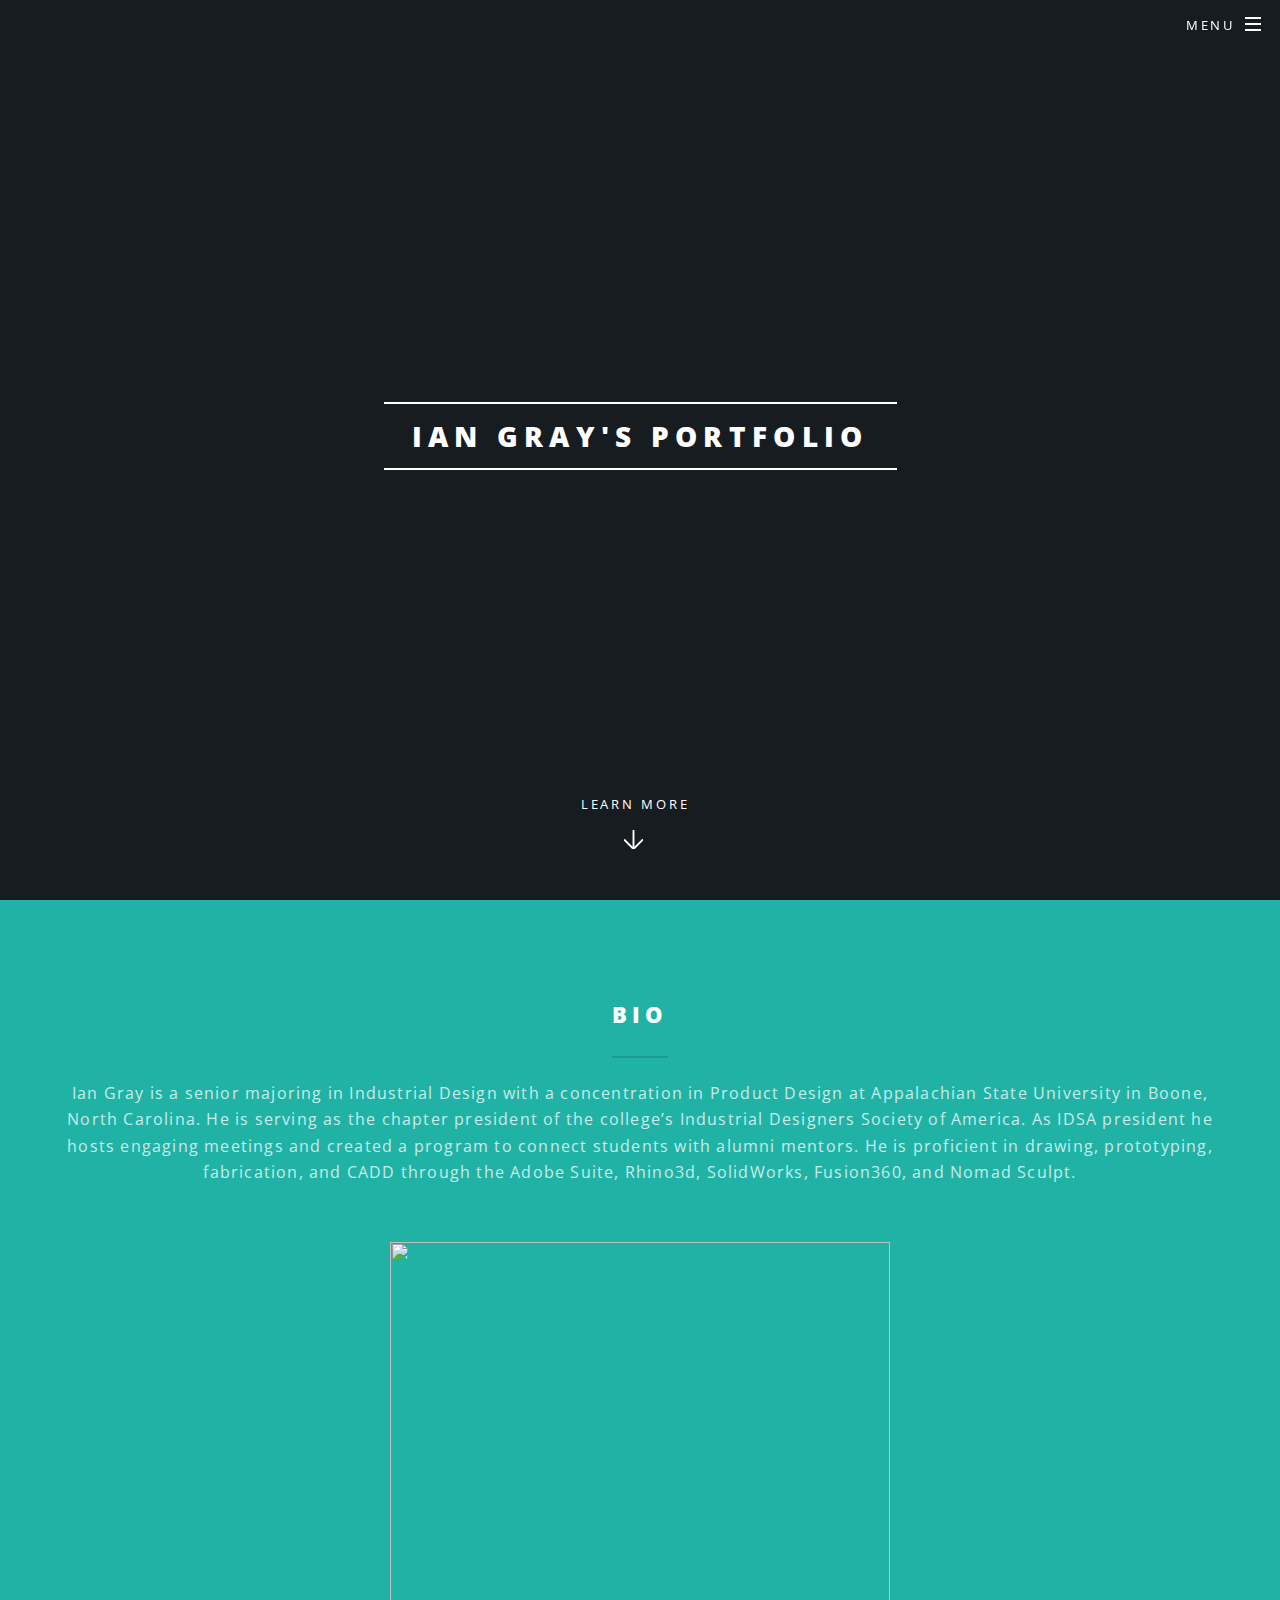
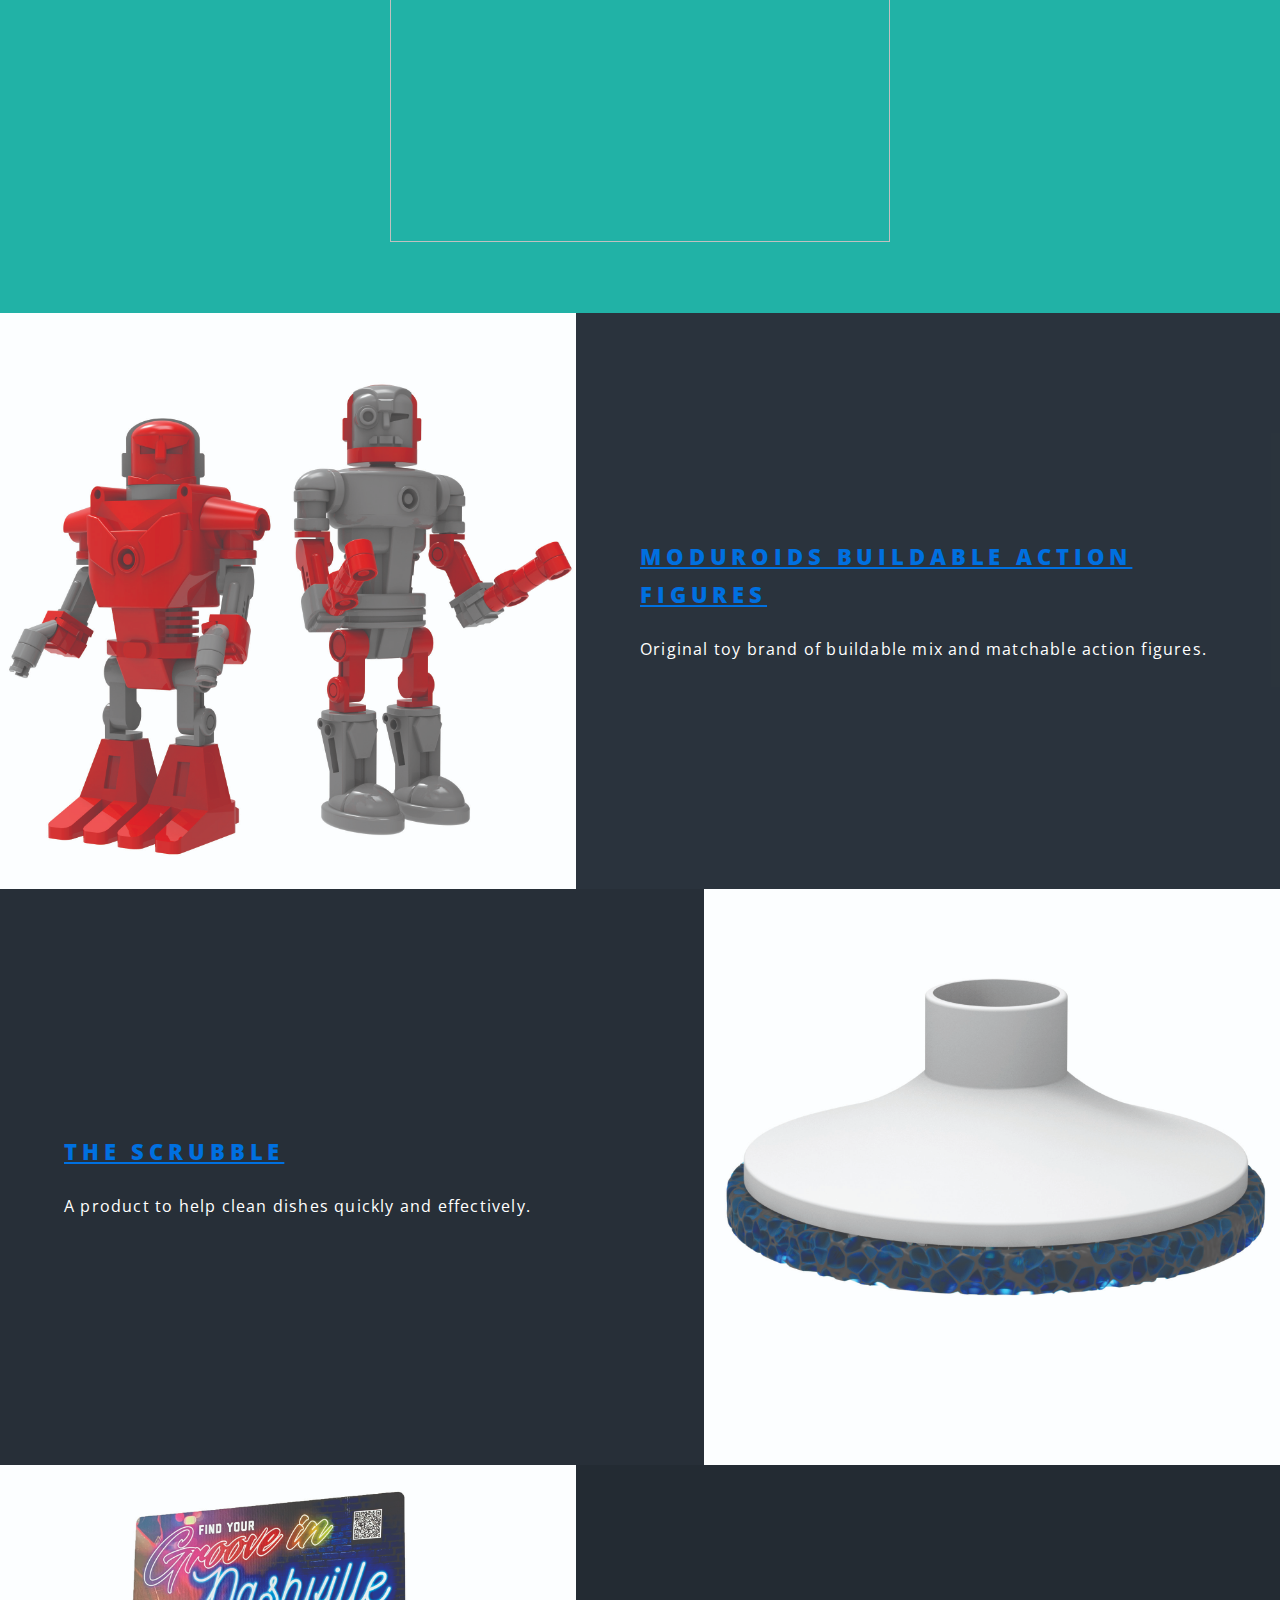
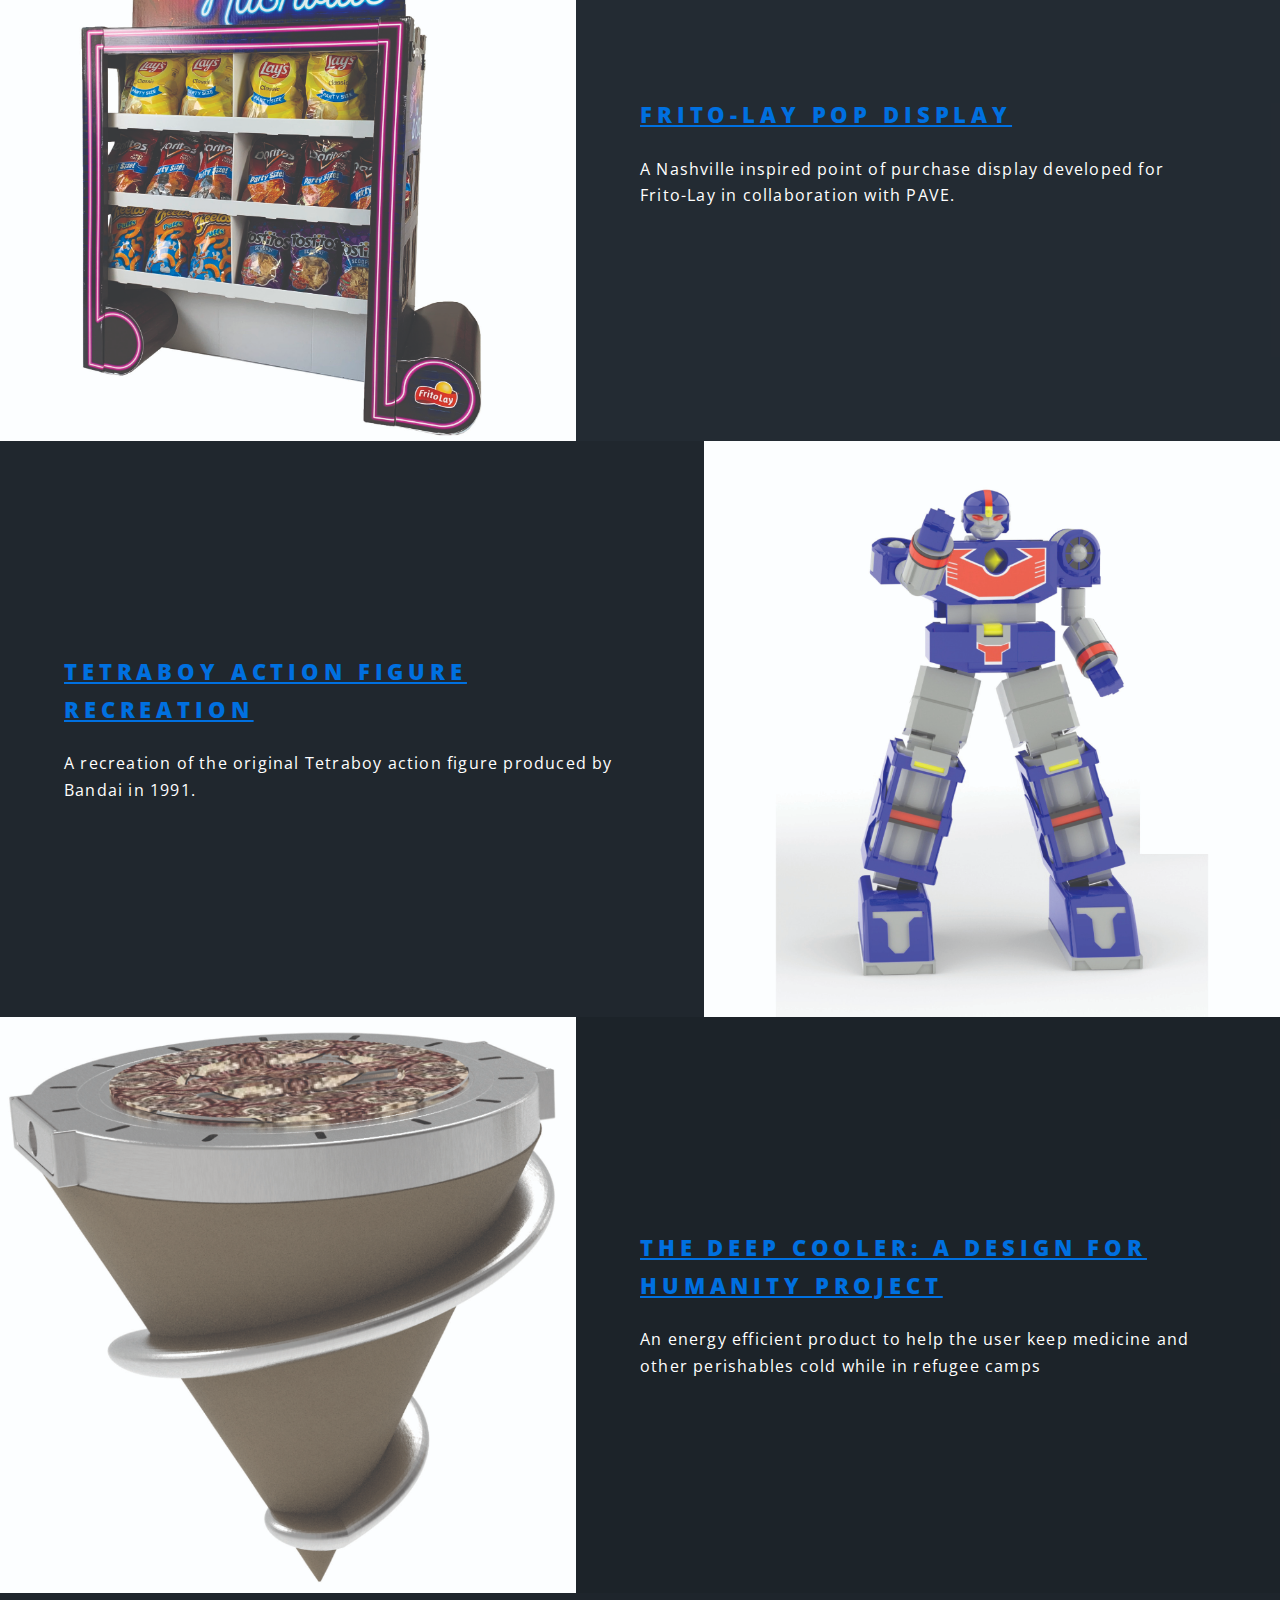
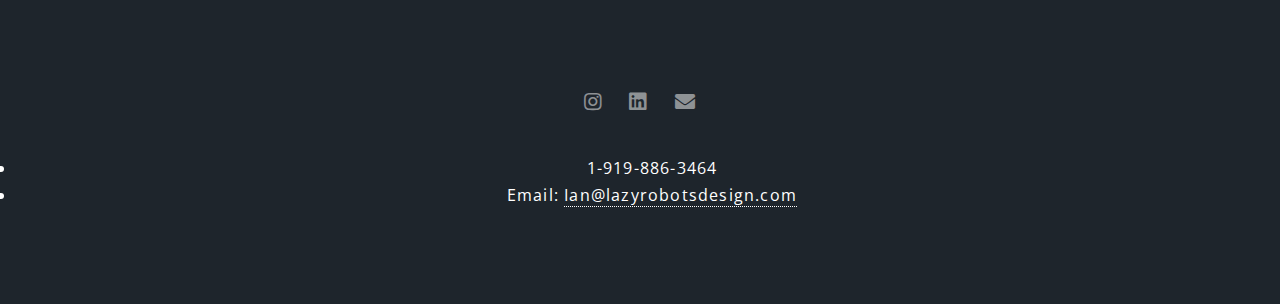
==== commit 08bb4714: "remove c" ====
--- a/index.html
+++ b/index.html
@@ -113,8 +113,8 @@
 						<li><a href="https://www.linkedin.com/in/ian-gray-b70662263/" class="icon brands fa-linkedin"><span class="label">Linkedin</span></a></li>
 						<li><a href="mailto:Ian@lazyrobotsdesign.com" class="icon solid fa-envelope"><span class="label">Email</span></a></li>
 					</ul>
-					<ul class="copyright">
-						<li>&copy; 1-919-886-3464 </li><li>Email: <a href="mailto:Ian@lazyrobotsdesign.com">Ian@lazyrobotsdesign.com</a></li>
+					<ul>
+						<li> 1-919-886-3464 </li><li>Email: <a href="mailto:Ian@lazyrobotsdesign.com">Ian@lazyrobotsdesign.com</a></li>
 					</ul>
 				</footer>
 
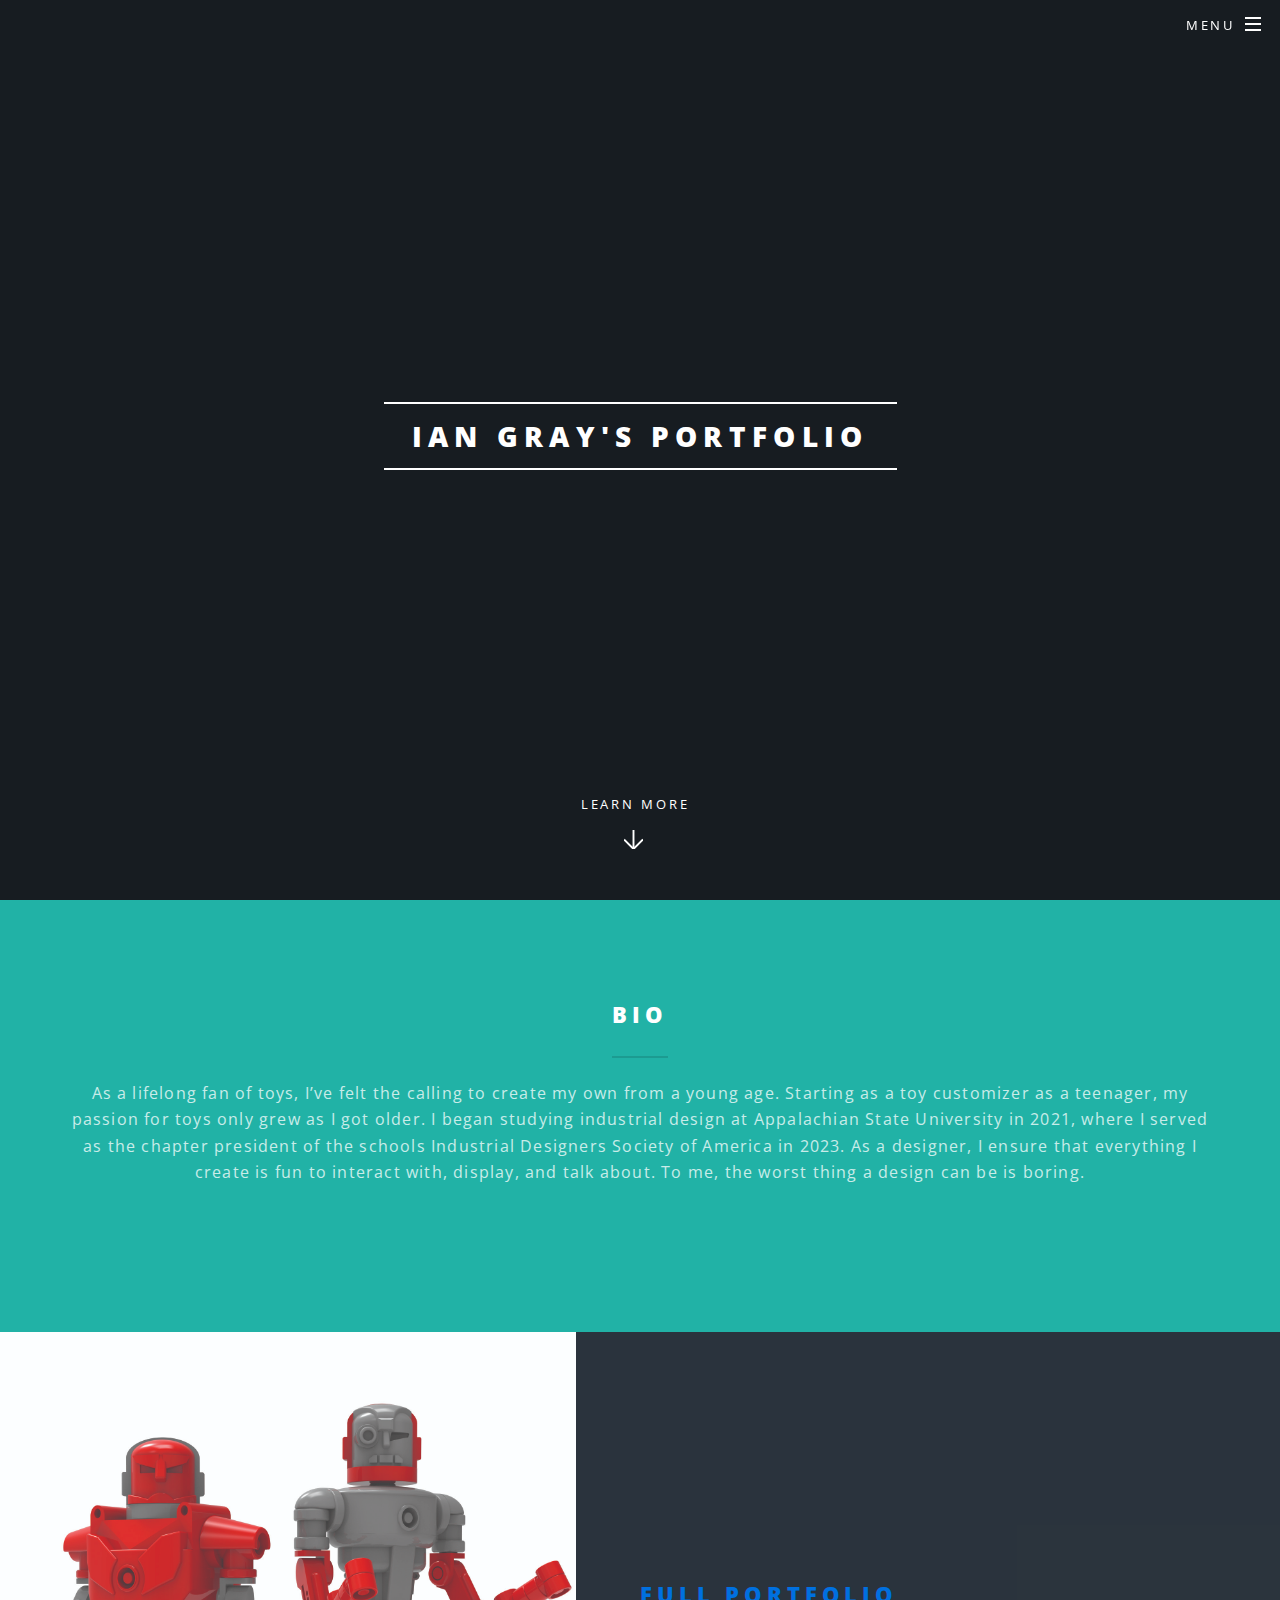
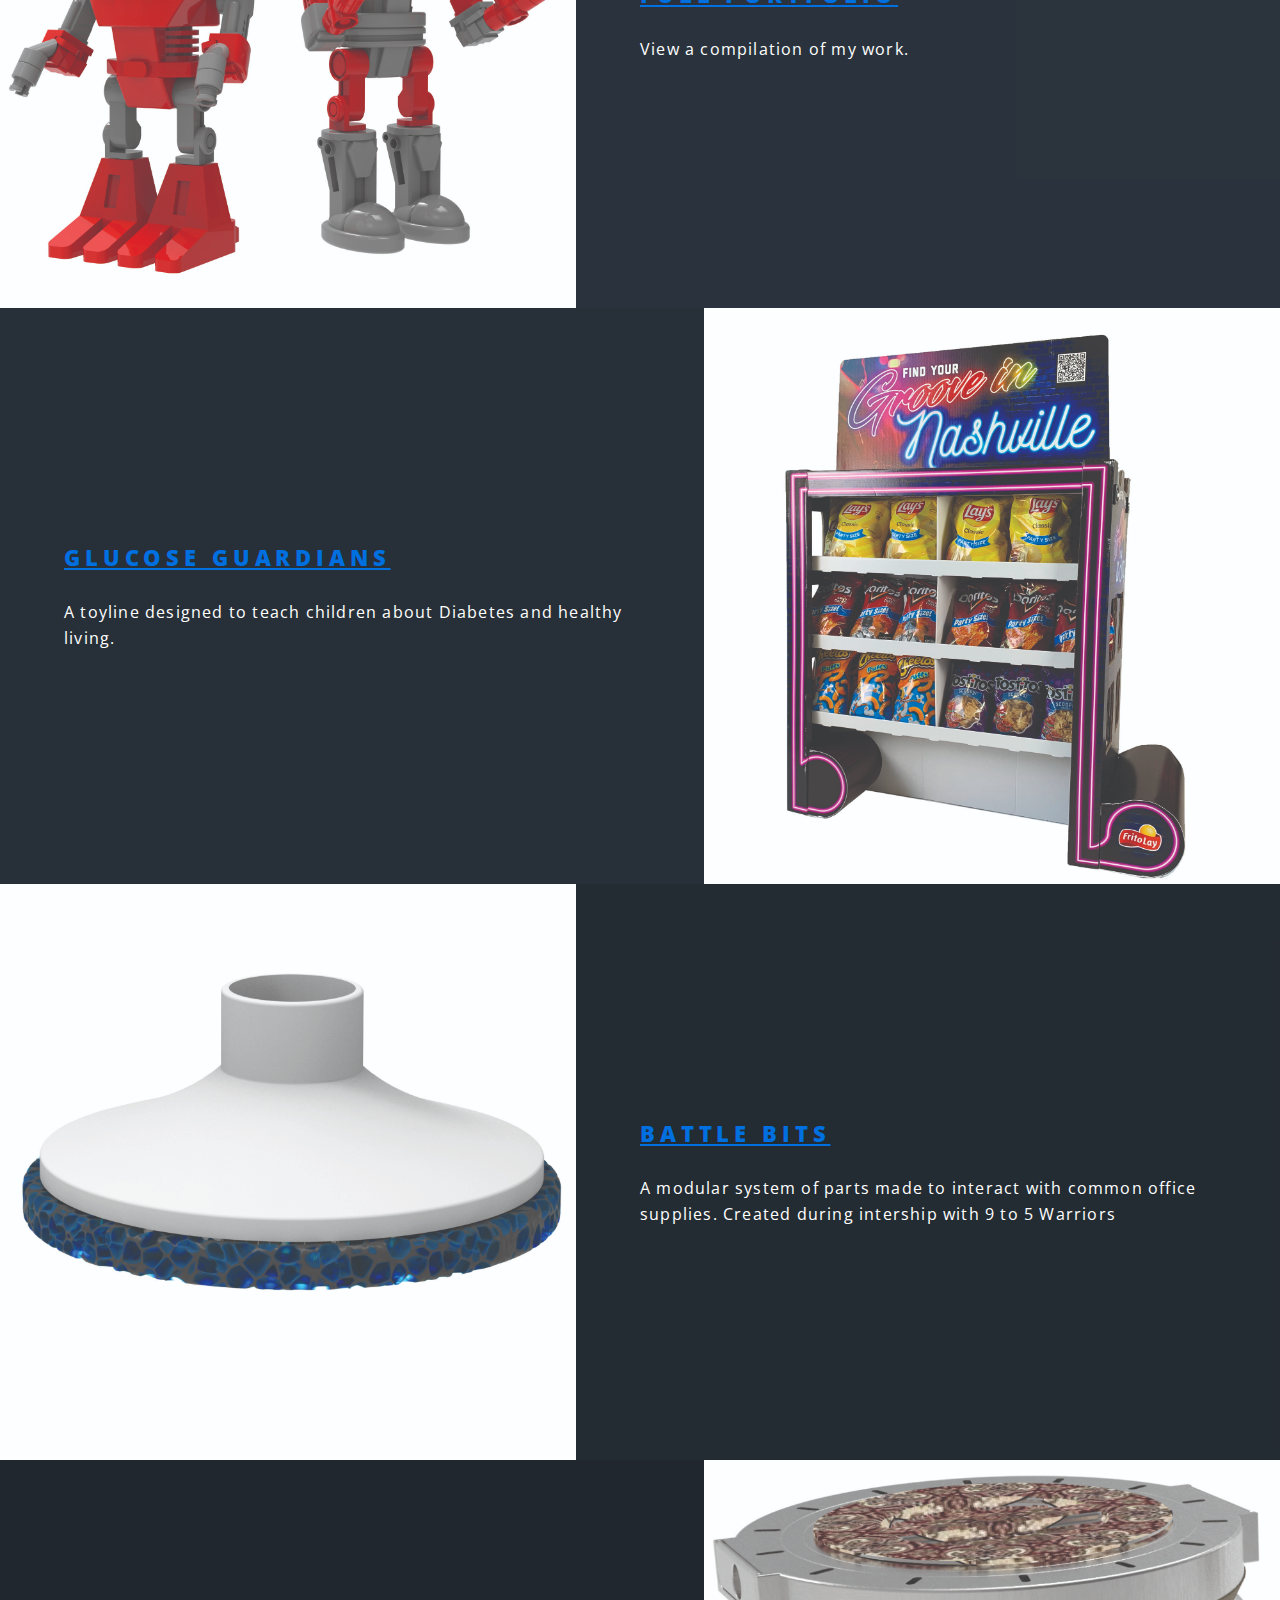
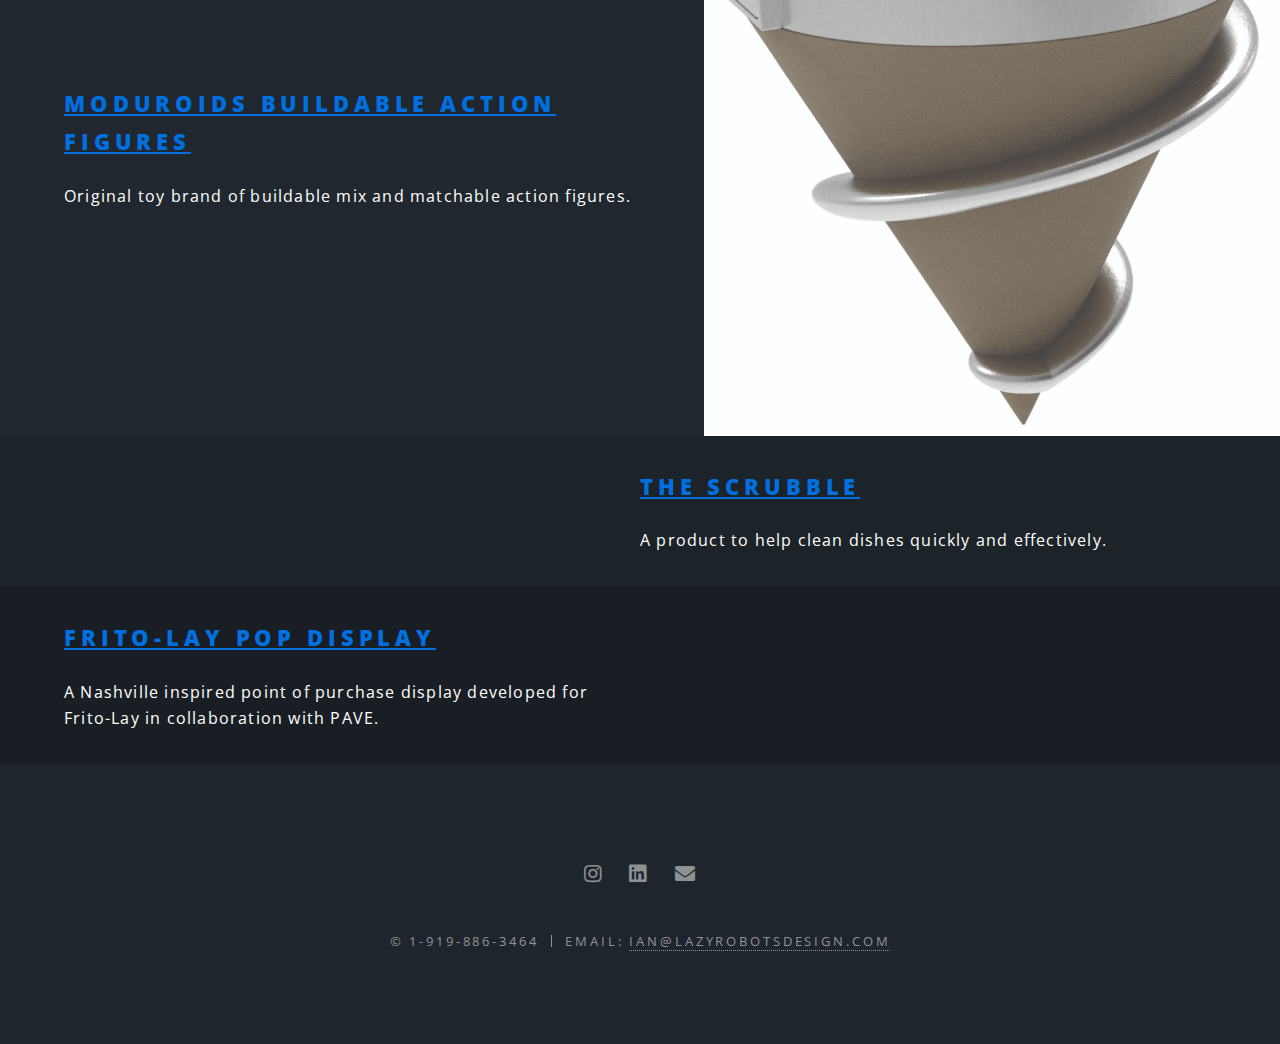
==== commit 407d1d74: "testing image change" ====
--- a/index.html
+++ b/index.html
@@ -12,7 +12,7 @@
 		<link rel="stylesheet" href="assets/css/main.css" />
 		<noscript><link rel="stylesheet" href="assets/css/noscript.css" /></noscript>
 	</head>
-	<body class="landing is-preload">
+	<body class="landing">
 
 		<!-- Page Wrapper -->
 			<div id="page-wrapper">
@@ -27,11 +27,12 @@
 									<div id="menu">
 										<ul>
 											<li><a href="index.html">Home</a></li>
+                                            <li><a href="portfolio.html">Portfolio</a></li>
+                                            <li><a href="battlebits.html">Battle Bits</a></li>
+                                            <li><a href="glucoseguardians.html">Glucose Guardians</a></li>
 											<li><a href="moduroids.html">Moduroids Buildable Action Figures</a></li>
 											<li><a href="scrubble.html">The ScruBBle</a></li>
 											<li><a href="chips.html">Frito-Lay POP Display</a></li>
-											<li><a href="tetraboy.html">Tetraboy Action Figure Recreation</a></li>
-											<li><a href="cooler.html">The Deep Cooler: A Design For Humanity Project</a></li>
 										</ul>
 									</div>
 								</li>
@@ -44,7 +45,7 @@
 						<div class="inner">
 							<h2>Ian Gray's Portfolio</h2>
 						</div>
-						<a href="#one" class="more scrolly">Learn More</a>
+						<a href="#one" class="more .scrolly">Learn More</a>
 					</section>
 
 				<!-- One -->
@@ -52,17 +53,41 @@
 						<div class="inner">
 							<header class="major">
 								<h2>Bio</h2>
-								<p>Ian Gray is a senior majoring in Industrial Design with a concentration in Product Design at Appalachian State University in Boone, North Carolina. He is serving as the chapter president of the college’s Industrial Designers Society of America. As IDSA president he hosts engaging meetings and created a program to connect students with alumni mentors. He is proficient in drawing, prototyping, fabrication, and CADD through the Adobe Suite, Rhino3d, SolidWorks, Fusion360, and Nomad Sculpt.
+								<p>As a lifelong fan of toys, I’ve felt the calling to create my own from a young age. Starting as a toy customizer as a teenager, my passion for toys only grew as I got older. I began studying industrial design at Appalachian State University in 2021, where I served as the chapter president of the schools Industrial Designers Society of America in 2023. As a designer, I ensure that everything I create is fun to interact with, display, and talk about. To me, the worst thing a design can be is boring.
 									</p>
 							</header>
-							<img src="images/self.jpg" alt="" width="500" height="600"/>
+							<img src="images/self.jpg" alt=""/>
 						</div>
 					</section>
 
 				<!-- Two -->
-					<section id="two" class="wrapper alt style2">
+					<section id="two" class="wrapper alt style2 .scrolly">
 						<section class="spotlight">
 							<div class="image"><img src="images/thumbnails.jpg" alt="" /></div><div class="content">
+								<a href="portfolio.html">
+								<h2 class="link">Full Portfolio</h2>
+								</a>
+								<p>View a compilation of my work.</p>
+							</div>
+						</section>
+						<section class="spotlight">
+							<div class="image"><img src="images/thumbnails2.jpg" alt="" /></div><div class="content">
+								<a href="glucoseguardians.html">
+								<h2 class="link">Glucose Guardians</h2>
+								</a>
+								<p>A toyline designed to teach children about Diabetes and healthy living.</p>
+							</div>
+						</section>
+						<section class="spotlight">
+							<div class="image"><img src="images/thumbnails3.jpg" alt="" /></div><div class="content">
+								<a href="battlebits.html">
+								<h2 class="link">Battle Bits</h2>
+								</a>
+								<p>A modular system of parts made to interact with common office supplies. Created during intership with 9 to 5 Warriors</p>
+							</div>
+						</section>
+						<section class="spotlight">
+							<div class="image"><img src="images/thumbnails4.jpg" alt="" /></div><div class="content">
 								<a href="moduroids.html">
 								<h2 class="link">Moduroids Buildable Action Figures</h2>
 								</a>
@@ -70,7 +95,7 @@
 							</div>
 						</section>
 						<section class="spotlight">
-							<div class="image"><img src="images/thumbnails3.jpg" alt="" /></div><div class="content">
+							<div class="image"><img src="images/thumbnails5.jpg" alt="" /></div><div class="content">
 								<a href="scrubble.html">
 								<h2 class="link">The ScruBBle</h2>
 								</a>
@@ -78,27 +103,11 @@
 							</div>
 						</section>
 						<section class="spotlight">
-							<div class="image"><img src="images/thumbnails2.jpg" alt="" /></div><div class="content">
-								<a href="chips.html">
+							<div class="image"><img src="images/thumbnails6.jpg" alt="" /></div><div class="content">
+								<a href="chips.htm">
 								<h2 class="link">Frito-Lay POP Display</h2>
 								</a>
 								<p>A Nashville inspired point of purchase display developed for Frito-Lay in collaboration with PAVE.</p>
-							</div>
-						</section>
-						<section class="spotlight">
-							<div class="image"><img src="images/thumbnails5.jpg" alt="" /></div><div class="content">
-								<a href="tetraboy.html">
-								<h2 class="link">Tetraboy Action Figure Recreation</h2>
-								</a>
-								<p>A recreation of the original Tetraboy action figure produced by Bandai in 1991.</p>
-							</div>
-						</section>
-						<section class="spotlight">
-							<div class="image"><img src="images/thumbnails4.jpg" alt="" /></div><div class="content">
-								<a href="cooler.html">
-								<h2 class="link">The Deep Cooler: A Design For Humanity Project</h2>
-								</a>
-								<p>An energy efficient product to help the user keep medicine and other perishables cold while in refugee camps</p>
 							</div>
 						</section>
 					</section>
@@ -113,8 +122,8 @@
 						<li><a href="https://www.linkedin.com/in/ian-gray-b70662263/" class="icon brands fa-linkedin"><span class="label">Linkedin</span></a></li>
 						<li><a href="mailto:Ian@lazyrobotsdesign.com" class="icon solid fa-envelope"><span class="label">Email</span></a></li>
 					</ul>
-					<ul>
-						<li> 1-919-886-3464 </li><li>Email: <a href="mailto:Ian@lazyrobotsdesign.com">Ian@lazyrobotsdesign.com</a></li>
+					<ul class="copyright">
+						<li>&copy; 1-919-886-3464 </li><li>Email: <a href="mailto:Ian@lazyrobotsdesign.com">Ian@lazyrobotsdesign.com</a></li>
 					</ul>
 				</footer>
 
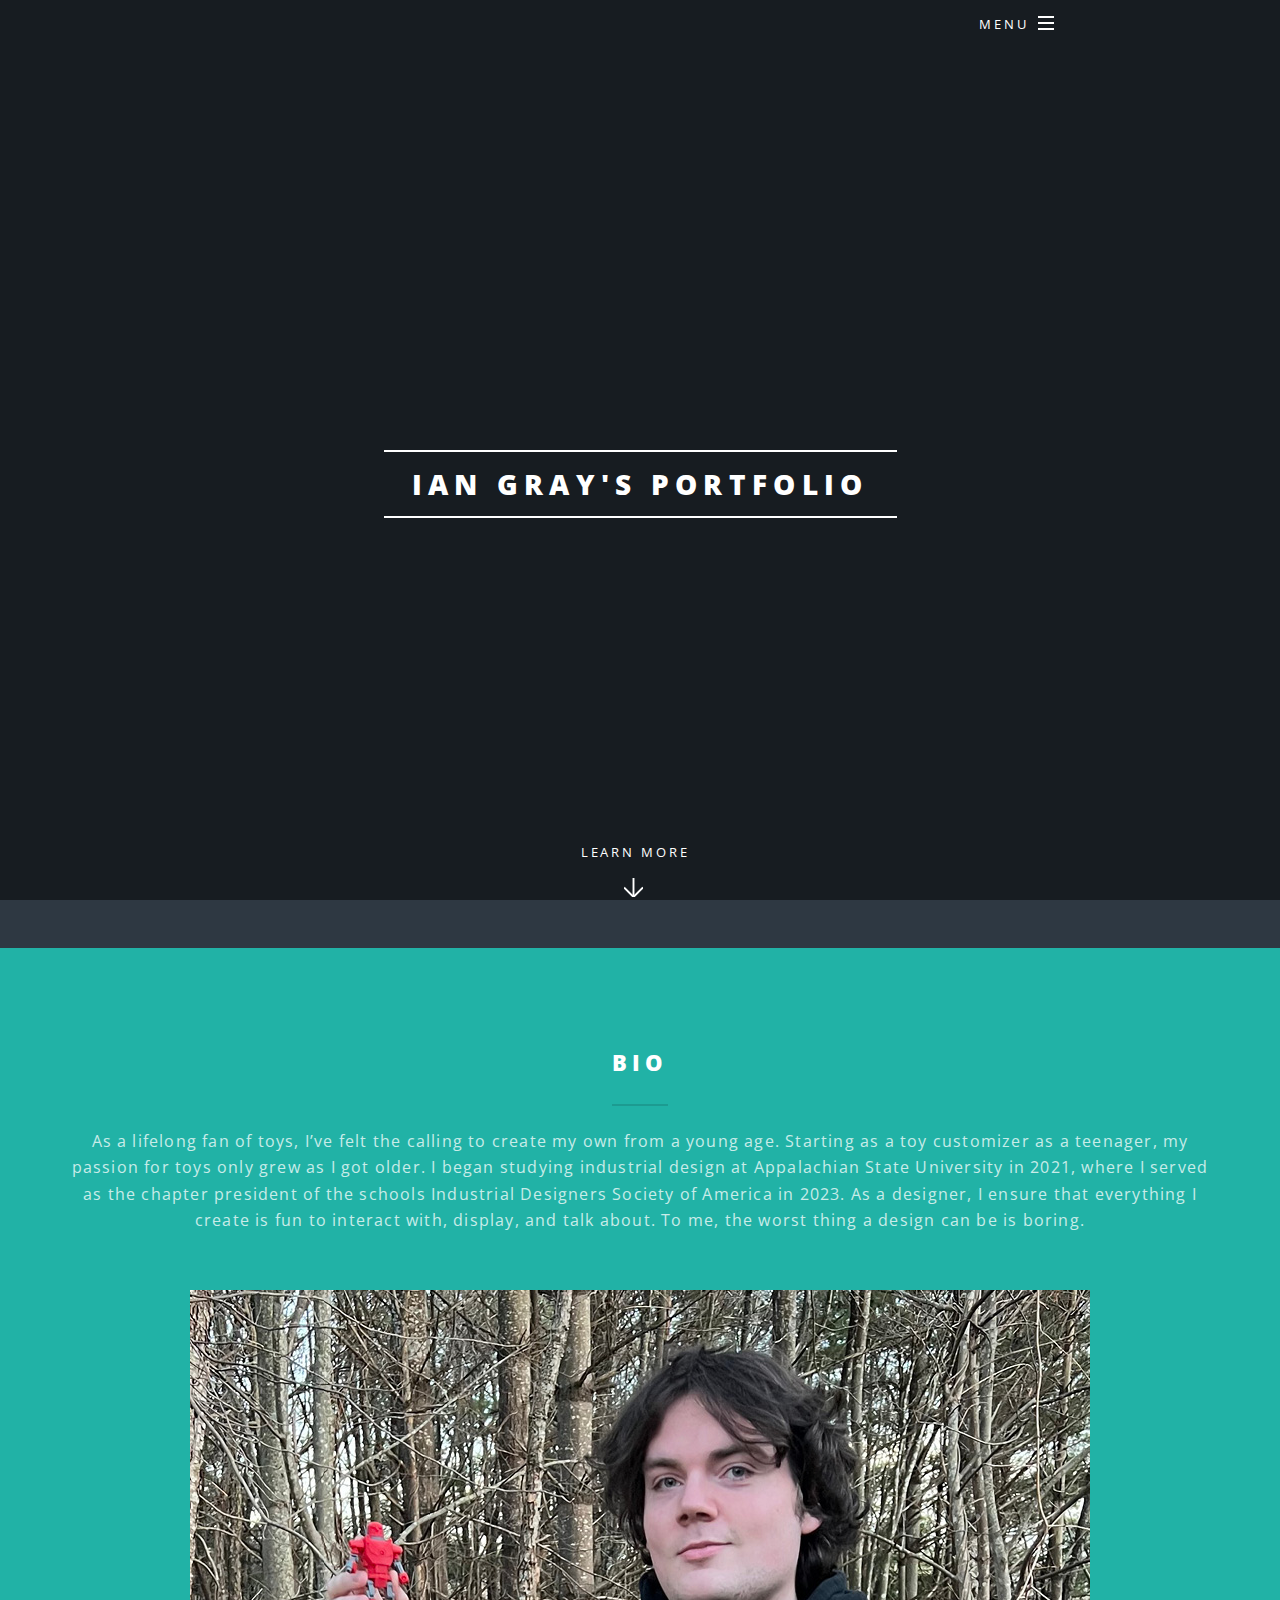
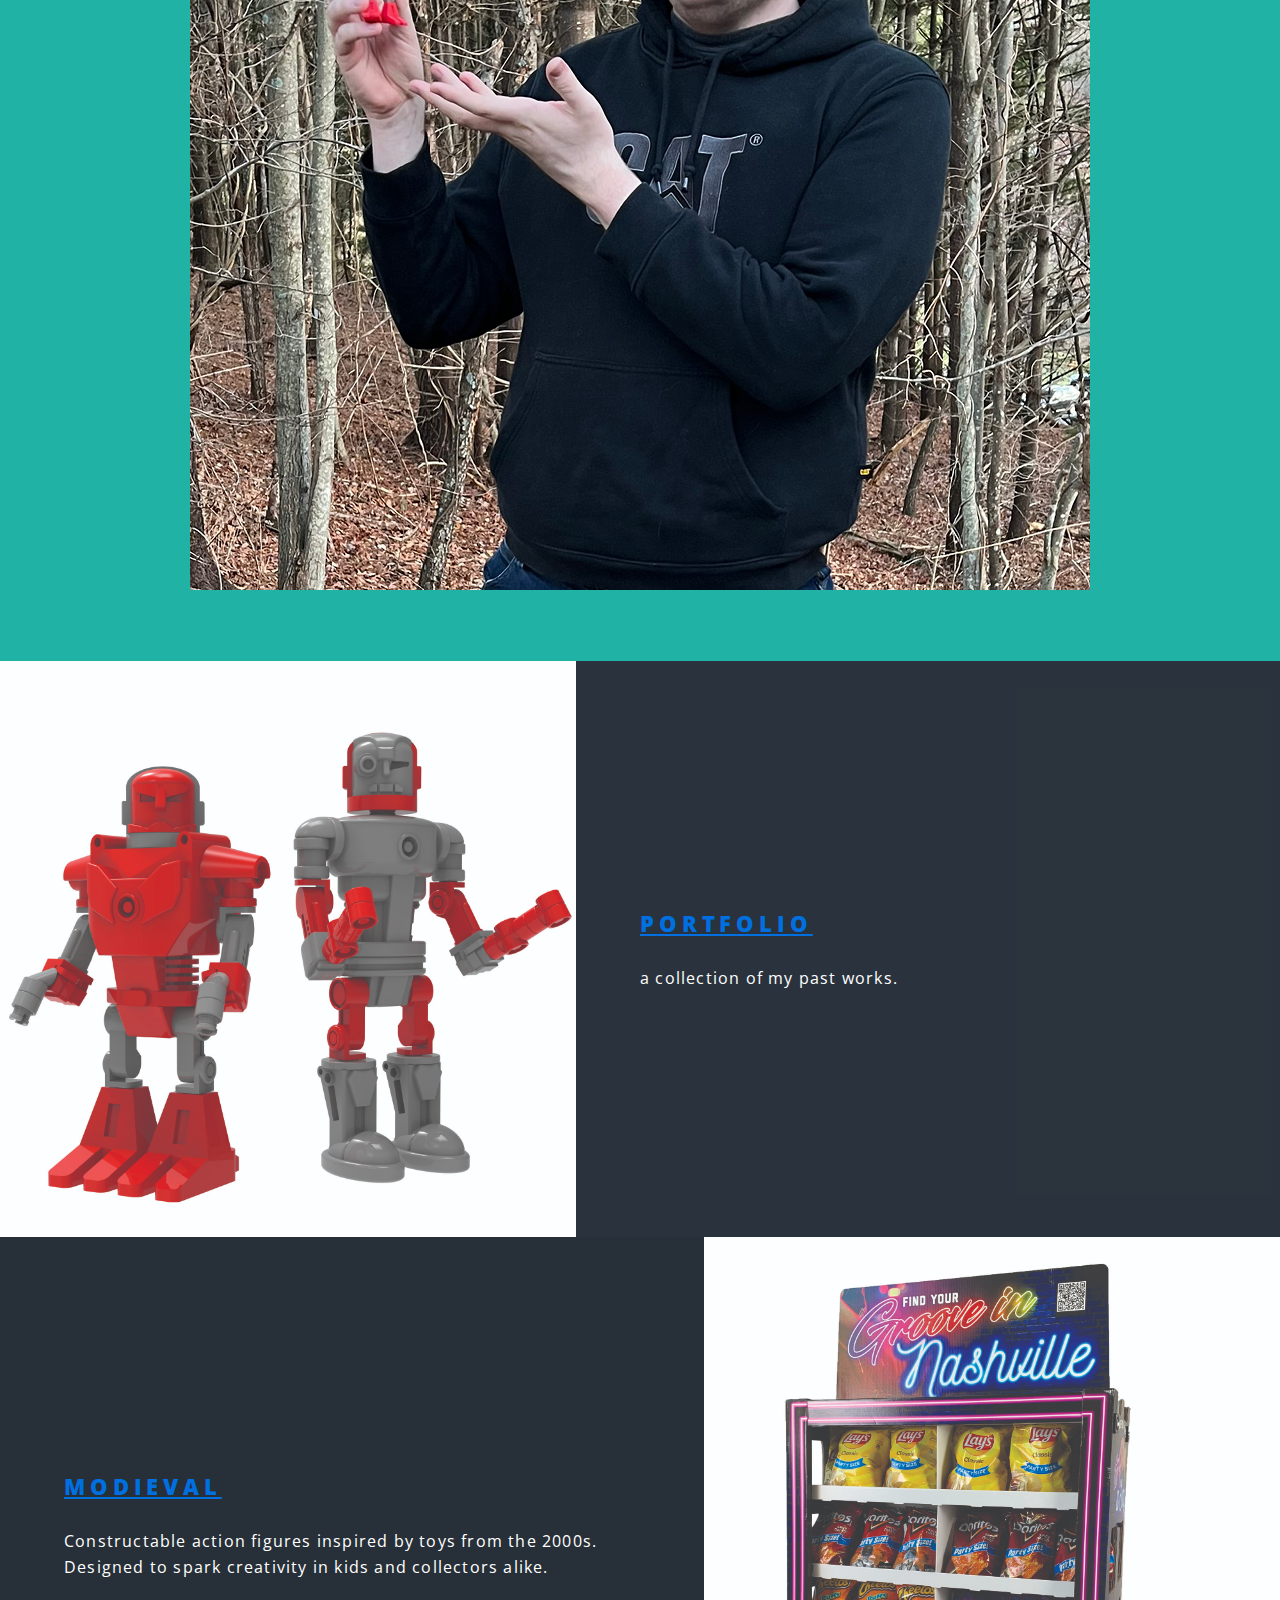
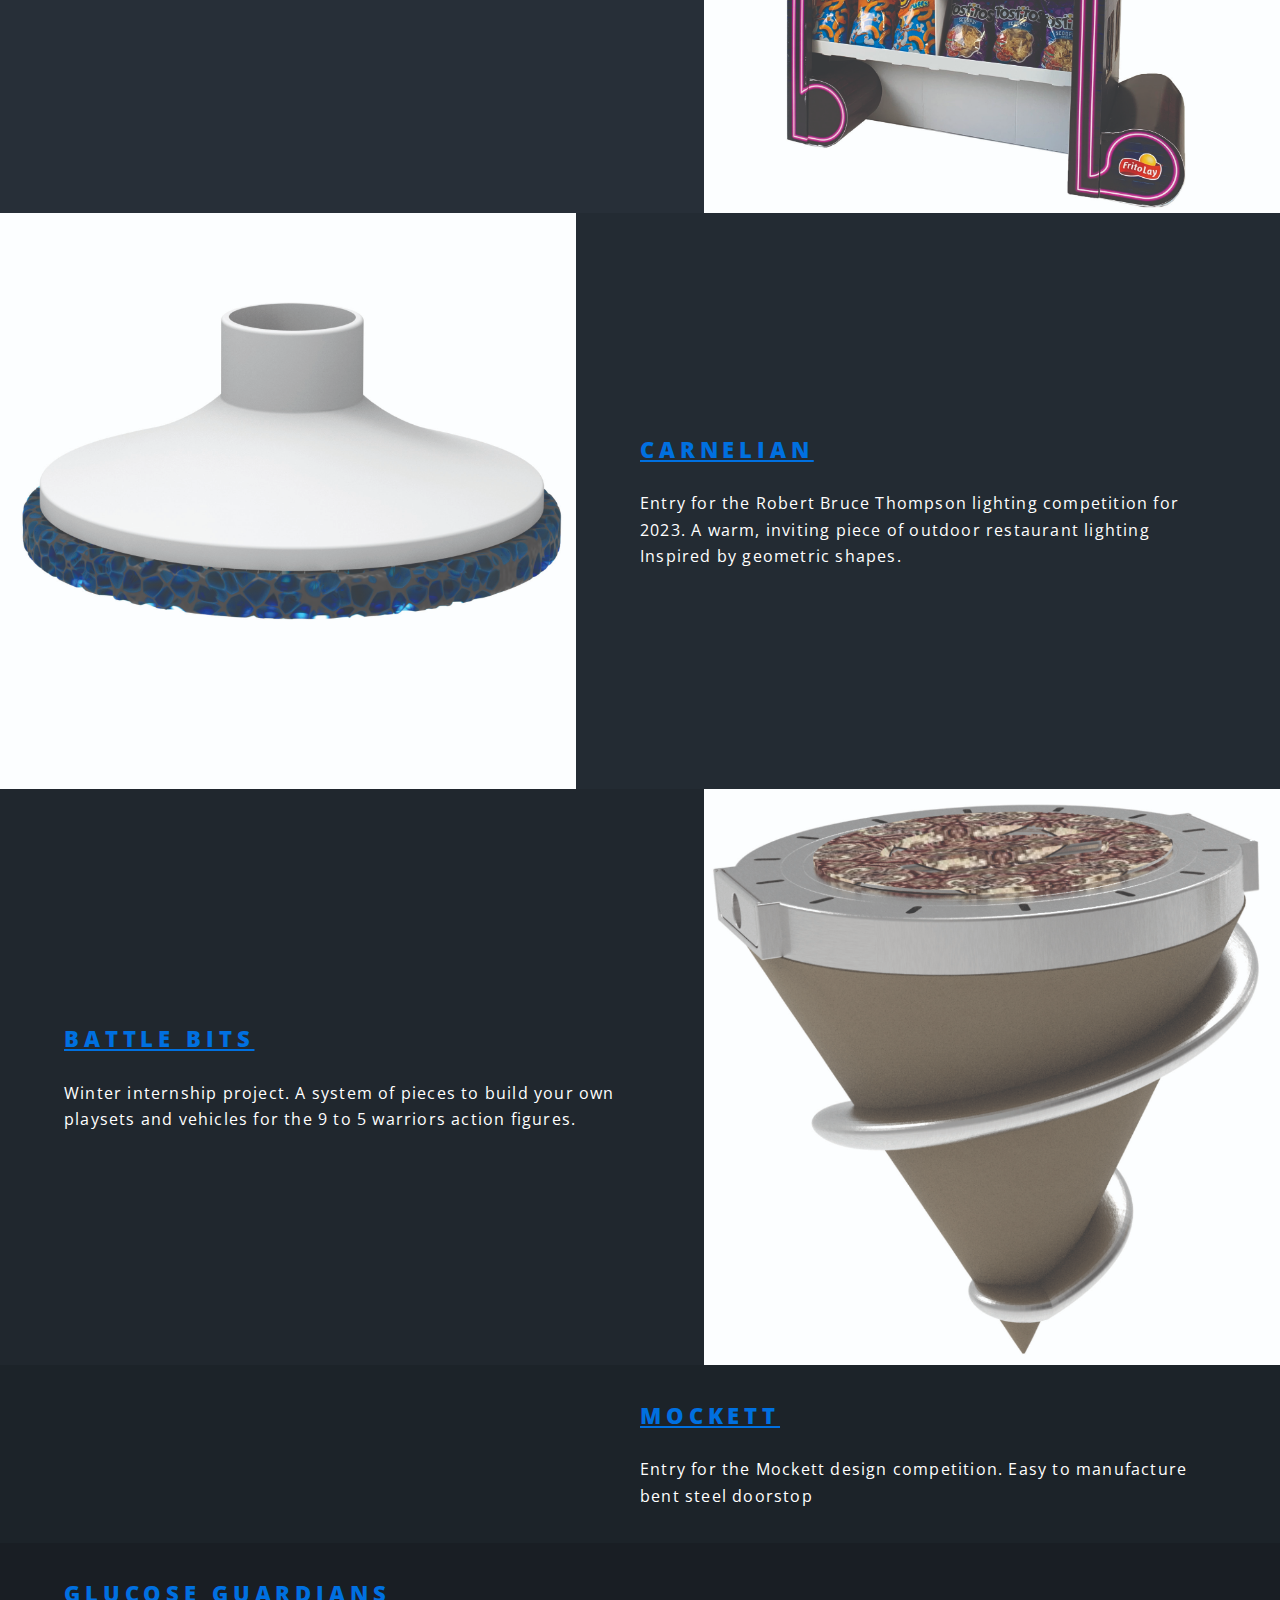
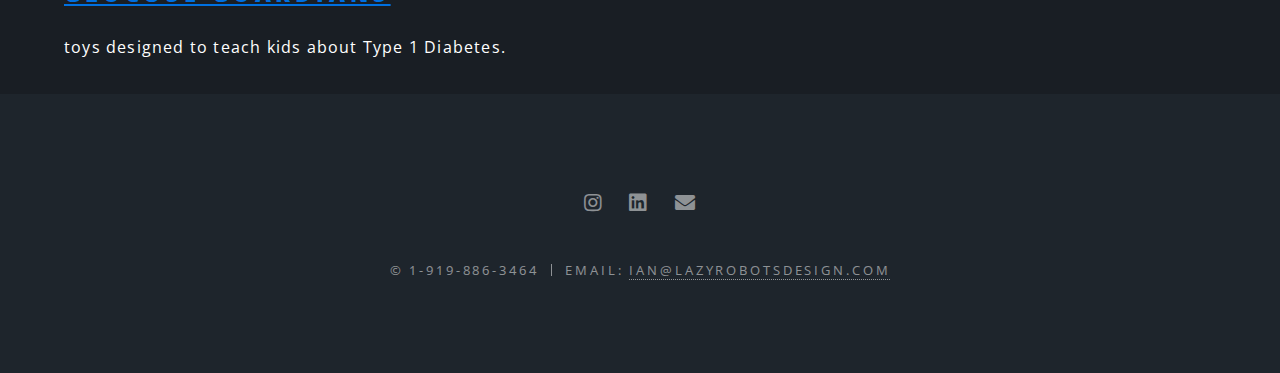
==== commit de7c2d29: "Merge branch 'main' of https://github.com/Grayninjagaming/Grayninjagaming.github.io" ====
--- a/index.html
+++ b/index.html
@@ -27,12 +27,12 @@
 									<div id="menu">
 										<ul>
 											<li><a href="index.html">Home</a></li>
-                                            <li><a href="portfolio.html">Portfolio</a></li>
-                                            <li><a href="battlebits.html">Battle Bits</a></li>
-                                            <li><a href="glucoseguardians.html">Glucose Guardians</a></li>
-											<li><a href="moduroids.html">Moduroids Buildable Action Figures</a></li>
-											<li><a href="scrubble.html">The ScruBBle</a></li>
-											<li><a href="chips.html">Frito-Lay POP Display</a></li>
+											<li><a href="portfolio.html">Full Portfolio</a></li>
+											<li><a href="modieval.html">Modieval: creativity igniting action figures</a></li>
+											<li><a href="carnelian.html">Carnelian: welcoming outdoor restaurant lighting</a></li>
+											<li><a href="battlebits.html">Battle Bits: 9 To 5 Warriors play sets</a></li>
+											<li><a href="mockett.html">Mockett: Bent steel door stop</a></li>
+											<li><a href="glucoseguardians.html">Glucose Guardians: Type 1 Diabetes based toys</a></li>
 										</ul>
 									</div>
 								</li>
@@ -56,7 +56,7 @@
 								<p>As a lifelong fan of toys, I’ve felt the calling to create my own from a young age. Starting as a toy customizer as a teenager, my passion for toys only grew as I got older. I began studying industrial design at Appalachian State University in 2021, where I served as the chapter president of the schools Industrial Designers Society of America in 2023. As a designer, I ensure that everything I create is fun to interact with, display, and talk about. To me, the worst thing a design can be is boring.
 									</p>
 							</header>
-							<img src="images/self.jpg" alt=""/>
+							<img src="images/self.jpg" alt="" style="max-width:100%"/>
 						</div>
 					</section>
 
@@ -64,50 +64,50 @@
 					<section id="two" class="wrapper alt style2 .scrolly">
 						<section class="spotlight">
 							<div class="image"><img src="images/thumbnails.jpg" alt="" /></div><div class="content">
-								<a href="portfolio.html">
-								<h2 class="link">Full Portfolio</h2>
+								<a href="portfolio.html".html">
+								<h2 class="link">Portfolio</h2>
 								</a>
-								<p>View a compilation of my work.</p>
+								<p> a collection of my past works.</p>
 							</div>
 						</section>
 						<section class="spotlight">
 							<div class="image"><img src="images/thumbnails2.jpg" alt="" /></div><div class="content">
-								<a href="glucoseguardians.html">
-								<h2 class="link">Glucose Guardians</h2>
+								<a href="modieval.html">
+								<h2 class="link">Modieval</h2>
 								</a>
-								<p>A toyline designed to teach children about Diabetes and healthy living.</p>
+								<p>Constructable action figures inspired by toys from the 2000s. Designed to spark creativity in kids and collectors alike.</p>
 							</div>
 						</section>
 						<section class="spotlight">
 							<div class="image"><img src="images/thumbnails3.jpg" alt="" /></div><div class="content">
-								<a href="battlebits.html">
-								<h2 class="link">Battle Bits</h2>
+								<a href="carnelian.html">
+								<h2 class="link">Carnelian</h2>
 								</a>
-								<p>A modular system of parts made to interact with common office supplies. Created during intership with 9 to 5 Warriors</p>
+								<p>Entry for the Robert Bruce Thompson lighting competition for 2023. A warm, inviting piece of outdoor restaurant lighting Inspired by geometric shapes.</p>
 							</div>
 						</section>
 						<section class="spotlight">
 							<div class="image"><img src="images/thumbnails4.jpg" alt="" /></div><div class="content">
-								<a href="moduroids.html">
-								<h2 class="link">Moduroids Buildable Action Figures</h2>
+								<a href="battlebits.html">
+								<h2 class="link">Battle Bits</h2>
 								</a>
-								<p>Original toy brand of buildable mix and matchable action figures.</p>
+								<p>Winter internship project. A system of pieces to build your own playsets and vehicles for the 9 to 5 warriors action figures.</p>
 							</div>
 						</section>
 						<section class="spotlight">
 							<div class="image"><img src="images/thumbnails5.jpg" alt="" /></div><div class="content">
-								<a href="scrubble.html">
-								<h2 class="link">The ScruBBle</h2>
+								<a href="mockett.html">
+								<h2 class="link">Mockett</h2>
 								</a>
-								<p>A product to help clean dishes quickly and effectively.</p>
+								<p>Entry for the Mockett design competition. Easy to manufacture bent steel doorstop </p>
 							</div>
 						</section>
 						<section class="spotlight">
 							<div class="image"><img src="images/thumbnails6.jpg" alt="" /></div><div class="content">
-								<a href="chips.htm">
-								<h2 class="link">Frito-Lay POP Display</h2>
+								<a href="glucoseguardians.html">
+								<h2 class="link">Glucose Guardians</h2>
 								</a>
-								<p>A Nashville inspired point of purchase display developed for Frito-Lay in collaboration with PAVE.</p>
+								<p>toys designed to teach kids about Type 1 Diabetes.</p>
 							</div>
 						</section>
 					</section>
--- a/assets/css/main.css
+++ b/assets/css/main.css
@@ -3341,7 +3341,7 @@
 			display: none;
 			height: 100%;
 			left: 0;
-			position: fixed;
+			position: scroll;
 			top: 0;
 			width: 100%;
 			z-index: 10001;
@@ -3363,7 +3363,7 @@
 		max-width: 80%;
 		overflow-y: auto;
 		padding: 3em 2em;
-		position: fixed;
+		position: scroll;
 		right: 0;
 		top: 0;
 		width: 20em;
@@ -3455,7 +3455,7 @@
 		height: 3em;
 		left: 0;
 		line-height: 3em;
-		position: fixed;
+		position: scroll;
 		top: 0;
 		width: 100%;
 		z-index: 10000;
@@ -3824,7 +3824,7 @@
 		background-image: -webkit-linear-gradient(top, rgba(0,0,0,0.5), rgba(0,0,0,0.5)), url("../../images/banner.jpg");
 		background-image: -ms-linear-gradient(top, rgba(0,0,0,0.5), rgba(0,0,0,0.5)), url("../../images/banner.jpg");
 		background-image: linear-gradient(top, rgba(0,0,0,0.5), rgba(0,0,0,0.5)), url("../../images/banner.jpg");
-		background-attachment: fixed;
+		background-attachment: scroll;
 		background-position: center center;
 		background-repeat: no-repeat;
 		background-size: cover;
